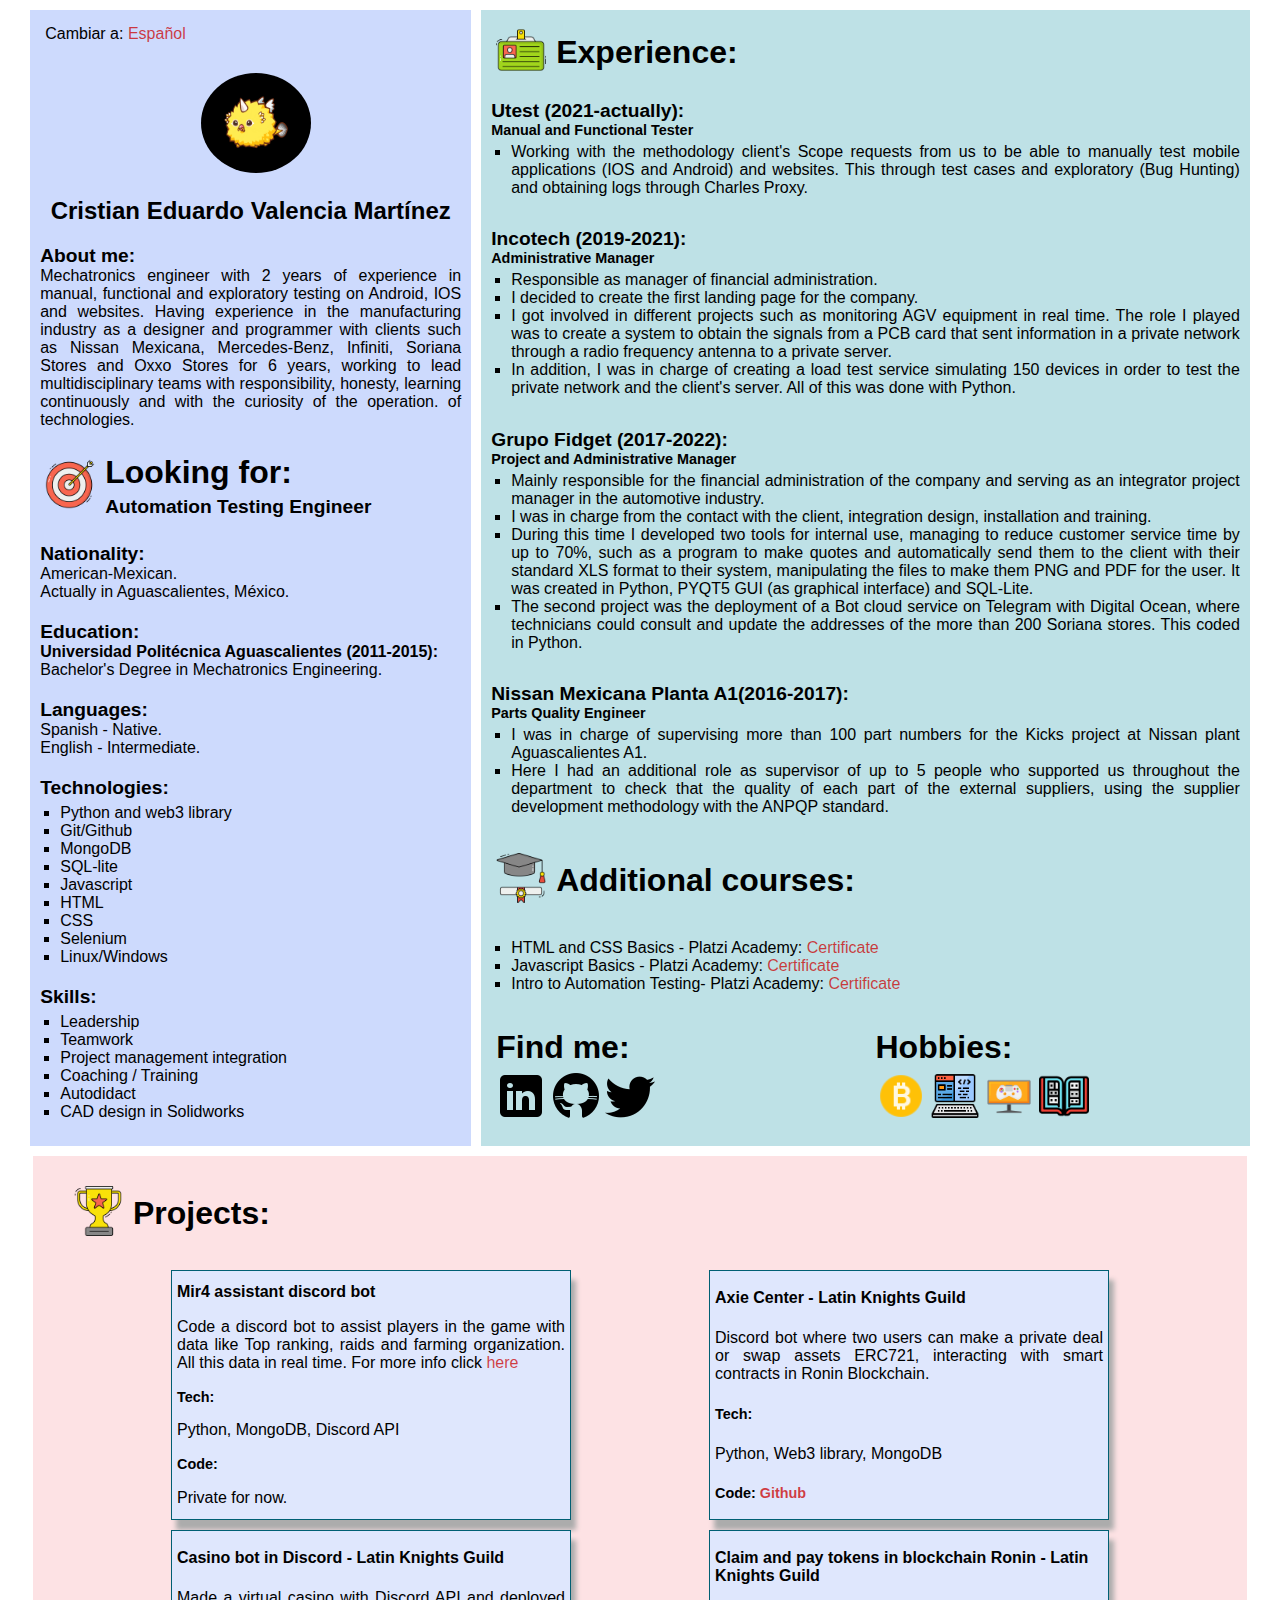
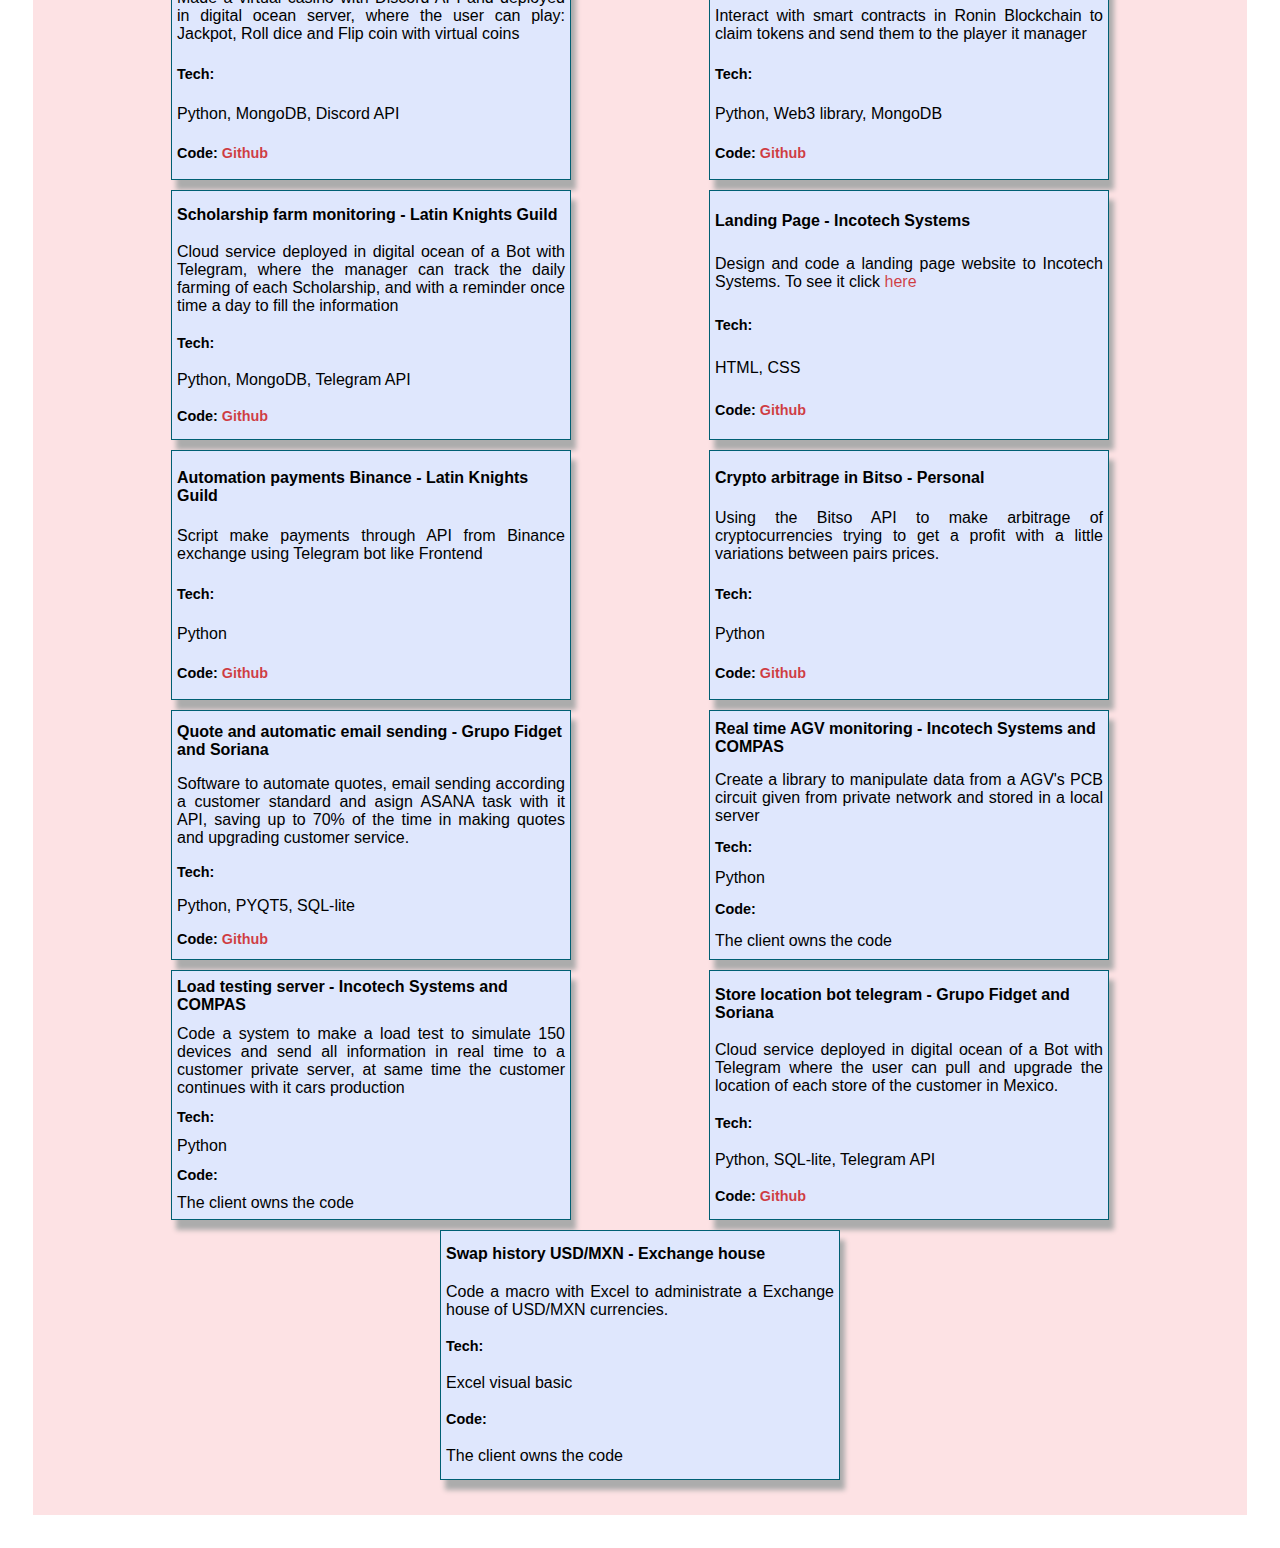
==== index.html @ 4b6ff3a8 "Update index.html" ====
<!DOCTYPE html>
<html lang="en">
<head>
    <meta charset="UTF-8">
    <meta http-equiv="X-UA-Compatible" content="IE=edge">
    <meta name="viewport" content="width=device-width, initial-scale=1.0 maximum-scale=1.0, user-scalable=no">
    <meta name="robots" content="index,follow"/>
    <link rel="stylesheet" href="./css/estilos.css">
    <title>Cristian Valencia</title>
</head>
<body>
    <main>
        <div class="main_container">
        <section class="my_info_container">
            <div class="lang_ch">
                <span>Cambiar a: </span>
                <a href="./es.html">Español</a>
            </div>
                <div class="photo_container">
                    <picture class="picture_photo">
                        <img src="./img/photo.png" alt="Profile photo" class="photo">
                    </picture>
                </div>
                
                <div class="name_container width_100_media ">
                    <div class="name">
                        <h1> Cristian Eduardo Valencia Martínez</h1>
                    </div>
                </div>
                <div class="desc_container margin_5px width_100 width_100_media  ">
                    <div class="header"><h2>About me:</h2></div>
                    <div class="description_about">
                        <span>Mechatronics engineer with 2 years of experience in manual, functional and exploratory testing on Android, IOS and websites. Having experience in the manufacturing industry as a designer and programmer with clients such as Nissan Mexicana, Mercedes-Benz, Infiniti, Soriana Stores and Oxxo Stores for 6 years, working to lead multidisciplinary teams with responsibility, honesty, learning continuously and with the curiosity of the operation. of technologies. </span>
                    </div>
                </div>
                <div class="head_experience margin_5px margin_20px margin_20px_top">
                    <div class="experience_img margin_5px ">
                        <picture >
                            <img src="./img/goal.png "  alt="Profile photo" class="exp_img">
                        </picture>
                    </div>
                    <div>
                    <h1 class="exp_text_header margin_5px width_100">Looking for:</h1>
                    <h2 class="exp_text_header margin_5px width_100">Automation Testing Engineer</h2>
                    </div>
                </div>
                <div class="nationality_container margin_5px width_100 width_100_media margin_20px">
                    <h2>Nationality:</h2>
                    <span>American-Mexican.</span>
                    <br>
                    <span>Actually in Aguascalientes, México.</span>
                </div>
                <div class="academy_container margin_5px width_100 width_100_media margin_20px">
                    <h2>Education:</h2>
                    <h3>Universidad Politécnica Aguascalientes (2011-2015): </h3>
                    <span>Bachelor's Degree in Mechatronics Engineering.</span>
                </div>
                <div class="lang_container margin_5px width_100 width_100_media margin_20px">
                    <h2>Languages:</h2>
                    <span>Spanish - Native.</span>
                    <br>
                    <span>English - Intermediate.</span>
                </div>

                <div class="tech_container margin_5px width_100_media margin_20px">
                    <div class="tech_list ">
                        <h2>Technologies:</h2>
                        <ul>
                            <li>Python and web3 library</li>
                            <li>Git/Github</li>
                            <li>MongoDB</li>
                            <li>SQL-lite</li>
                            <li>Javascript</li>
                            <li>HTML</li>
                            <li>CSS</li>
                            <li>Selenium</li>
                            <li>Linux/Windows</li>
                        </ul>
                    </div>
                </div>
                <div class="skills_container  margin_5px margin_20px">
                    <div class="skills_list ">
                        <h2>Skills:</h2>
                        <ul>
                            <li>Leadership</li>
                            <li>Teamwork</li>
                            <li>Project management integration</li>
                            <li>Coaching / Training</li>
                            <li>Autodidact</li>
                            <li>CAD design in Solidworks</li>
                        </ul>
                    </div>
                </div>
        </section>

        <section class="principal">
            <div class="container">
               
                <div class="head_experience margin_5px">
                    <div class="experience_img margin_5px">
                        <picture>
                            <img src="./img/id-card.png" alt="Profile photo" class="exp_img">
                        </picture>
                    </div>
                    <h1 class="exp_text_header margin_5px">Experience:</h1>
                </div>
                <div class="laboral_container ">
                    <!-- utest -->
                    <div class="utest  margin_5px">
                        <div class="skills_list ">
                            <h2>Utest (2021-actually):</h2>
                            <h4>Manual and Functional Tester</h4>
                            <ul>
                                <li>Working with the methodology client's Scope requests from us to be able to manually test mobile applications (IOS and Android) and websites. This through test cases and exploratory (Bug Hunting) and obtaining logs through Charles Proxy. </li>
                            </ul>
                        </div>
                        
                    </div>

                    <div class="incotech margin_5px">
                        <div class="skills_list ">
                            <h2>Incotech (2019-2021):</h2>
                            <h4>Administrative Manager</h4>
                            <ul>
                                <li>Responsible as manager of financial administration.</li>
                                <li>I decided to create the first landing page for the company.</li>
                                <li>I got involved in different projects such as monitoring AGV equipment in real time. The role I played was to create a system to obtain the signals from a PCB card that sent information in a private network through a radio frequency antenna to a private server. </li>
                                <li>In addition, I was in charge of creating a load test service simulating 150 devices in order to test the private network and the client's server. All of this was done with Python.</li>
                            </ul>
                        </div>
                    </div>

                    <div class="fidget margin_5px">
                        <div class="skills_list ">
                            <h2>Grupo Fidget (2017-2022):</h2>
                            <h4>Project and Administrative Manager</h4>
                            <ul>
                                <li>Mainly responsible for the financial administration of the company and serving as an integrator project manager in the automotive industry.</li>
                                <li>I was in charge from the contact with the client, integration design, installation and training. </li>
                                <li>During this time I developed two tools for internal use, managing to reduce customer service time by up to 70%, such as a program to make quotes and automatically send them to the client with their standard XLS format to their system, manipulating the files to make them PNG and PDF for the user. It was created in Python, PYQT5 GUI (as graphical interface) and SQL-Lite.</li>
                                <li>The second project was the deployment of a Bot cloud service on Telegram with Digital Ocean, where technicians could consult and update the addresses of the more than 200 Soriana stores. This coded in Python.</li>
                            </ul>
                        </div>

                    </div>

                    <div class="nissan margin_5px">
                        <div class="skills_list ">
                            <h2>Nissan Mexicana Planta A1(2016-2017):</h2>
                            <h4>Parts Quality Engineer</h4>
                            <ul>
                                <li>I was in charge of supervising more than 100 part numbers for the Kicks project at Nissan plant Aguascalientes A1.</li>
                                <li>Here I had an additional role as supervisor of up to 5 people who supported us throughout the department to check that the quality of each part of the external suppliers, using the supplier development methodology with the ANPQP standard.</li>
                            </ul>
                        </div>

                    </div>
                    
                    <div class="head_experience margin_5px">
                        <div class="experience_img margin_5px">
                            <picture>
                                <img src="./img/graduation.png" alt="Profile photo" class="exp_img">
                            </picture>
                        </div>
                        <h1 class="exp_text_header margin_5px">Additional courses:</h1>
                    </div>


                    <div class="skills_container  margin_5px">
                        <div class="skills_list ">
                            <ul>
                                <li>HTML and CSS Basics - Platzi Academy: <a href="https://platzi.com/p/cristianvalencia22/curso/1814-basico-javascript/diploma/detalle/" target="_blank">Certificate</a></li>
                                <li>Javascript Basics - Platzi Academy: <a href="https://platzi.com/p/cristianvalencia22/curso/2008-html-css/diploma/detalle/" target="_blank">Certificate</a></li></li>
                                <li>Intro to Automation Testing- Platzi Academy: <a href="https://platzi.com/p/cristianvalencia22/curso/2620-automatizacion-pruebas/diploma/detalle/" target="_blank">Certificate</a></li></li>

                            </ul>
                        </div>
                    </div>

                    <div class="more_info">
                    <div class="find_me margin_5px">
                        <h1 class="exp_text_header margin_5px">Find me:</h1>
                        <div class=" margin_5px">
                            <picture>
                                <a href="https://www.linkedin.com/in/cristian-eduardo-valencia-mart%C3%ADnez-9a03b1103/" target="_blank"><img src="./img/linkedin.png" alt="Linkedin"  class="exp_img" title='Linkedin'></a>
                            </picture>
                            <picture>
                                <a href="https://github.com/cevm22" target="_blank"><img src="./img/github.png" alt="Github" title='Github' class="exp_img"></a>
                            </picture>
                            <picture>
                                <a href="https://twitter.com/Cristian_EVM" target="_blank"><img src="./img/twitter.png" alt="Twitter" title='Twitter' class="exp_img"></a>
                            </picture>
                        </div>
                    </div>
                    <div class="hobbies margin_5px">
                        <h1 class="exp_text_header margin_5px">Hobbies:</h1>
                        <div class=" margin_5px">
                            <picture>
                                <a ><img src="./img/btc.png" alt="btc" title="Crypto, web3 and metaverse" class="exp_img"></a>
                            </picture>
                            <picture>
                                <a ><img src="./img/coding.png" alt="Profile photo" title="Coding own projects" class="exp_img"></a>
                            </picture>
                            <picture>
                                <a ><img src="./img/gaming.png" alt="Profile photo" title="Gaming" class="exp_img"></a>
                            </picture>
                            <picture>
                                <a ><img src="./img/manga.png" alt="Profile photo" title="Manga and Anime" class="exp_img"></a>
                            </picture>
                        </div>
                    </div>
                    </div>
                </div>


            </div>

        </section>

        <section class="projects_container_width">
            <div class="head_experience left_margin">
                <div class="experience_img margin_5px">
                    <picture>
                        <img src="./img/award.png" alt="Profile photo" class="exp_img">
                    </picture>
                </div>
                <h1 class="exp_text_header margin_5px">Projects:</h1>
            </div>

            <div class="projects_container">
                <div class="landing_incotech margin_5px card_main">
                    <h3 class="margin_5px">Landing Page - Incotech Systems</h3>
                    <span class="margin_5px">Design and code a landing page website to Incotech Systems. To see it click <a href="https://www.incotechsystems.com/" target="_blanck">here</a></span>
                    <h4 class="margin_5px">Tech:</h4>
                    <span class="margin_5px">HTML, CSS </span>
                    <h4 class="margin_5px">Code: <a href="https://github.com/cevm22/incotech" target="_blank">Github</a></h4>
                </div>
                <div class="mir4_bot margin_5px card_main">
                    <h3 class="margin_5px">Mir4 assistant discord bot</h3>
                    <span class="margin_5px">Code a discord bot to assist players in the game with data like Top ranking, raids and farming organization. All this data in real time. For more info click <a href="https://discord.gg/Y7FH37KDJU" target="_blanck">here</a></span>
                    <h4 class="margin_5px">Tech:</h4>
                    <span class="margin_5px">Python, MongoDB, Discord API </span>
                    <h4 class="margin_5px">Code:</h4><span class="margin_5px">Private for now.</span>
                </div>
                <div class="cotizaciones_Soriana margin_5px card_main">
                    <h3 class="margin_5px">Quote and automatic email sending - Grupo Fidget and Soriana</h3>
                    <span class="margin_5px"> Software to automate quotes, email sending according a customer standard and asign ASANA task with it API, saving up to 70% of the time in making quotes and upgrading customer service. </span>
                    <h4 class="margin_5px">Tech:</h4>
                    <span class="margin_5px">Python, PYQT5, SQL-lite</span>
                    <h4 class="margin_5px">Code: <a href="https://github.com/cevm22/cotizador" target="_blank">Github</a></h4>
                </div>
                <div class="telegarm_tiendas margin_5px card_main">
                    <h3 class="margin_5px">Store location bot telegram - Grupo Fidget and Soriana</h3>
                    <span class="margin_5px">Cloud service deployed in digital ocean of a Bot with Telegram where the user can pull and upgrade the location of each store of the customer in Mexico. </span>
                    <h4 class="margin_5px">Tech:</h4>
                    <span class="margin_5px">Python, SQL-lite, Telegram API</span>
                    <h4 class="margin_5px">Code: <a href="https://github.com/cevm22/telegram_bot_stores" target="_blank">Github</a></h4>
                </div>
                <div class="telegram_scholars_farm margin_5px card_main">
                    <h3 class="margin_5px">Scholarship farm monitoring - Latin Knights Guild</h3>
                    <span class="margin_5px">Cloud service deployed in digital ocean of a Bot with Telegram, where the manager can track the daily farming of each Scholarship, and with a reminder once time a day to fill the information </span>
                    <h4 class="margin_5px">Tech:</h4>
                    <span class="margin_5px">Python, MongoDB, Telegram API</span>
                    <h4 class="margin_5px">Code: <a href="https://github.com/cevm22/scholars_telegram_farm" target="_blank">Github</a></h4>
                </div>
                <div class="discord_casino margin_5px card_main">
                    <h3 class="margin_5px">Casino bot in Discord - Latin Knights Guild</h3>
                    <span class="margin_5px">Made a virtual casino with Discord API and deployed in digital ocean server, where the user can play: Jackpot, Roll dice and Flip coin with virtual coins</span>
                    <h4 class="margin_5px">Tech:</h4>
                    <span class="margin_5px">Python, MongoDB, Discord API</span>
                    <h4 class="margin_5px">Code: <a href="https://github.com/cevm22/cryptocasino" target="_blank">Github</a></h4>
                </div>
                <div class="send_tokens_ron margin_5px card_main">
                    <h3 class="margin_5px">Claim and pay tokens in blockchain Ronin - Latin Knights Guild</h3>
                    <span class="margin_5px">Interact with smart contracts in Ronin Blockchain to claim tokens and send them to the player it manager</span>
                    <h4 class="margin_5px">Tech:</h4>
                    <span class="margin_5px">Python, Web3 library, MongoDB </span>
                    <h4 class="margin_5px">Code: <a href="https://github.com/cevm22/axie_center" target="_blank">Github</a></h4>
                </div>
                <div class="bot_binance margin_5px card_main">
                    <h3 class="margin_5px">Automation payments Binance - Latin Knights Guild</h3>
                    <span class="margin_5px">Script make payments through API from Binance exchange using Telegram bot like Frontend</span>
                    <h4 class="margin_5px">Tech:</h4>
                    <span class="margin_5px">Python </span>
                    <h4 class="margin_5px">Code: <a href="https://github.com/cevm22/binance-payment" target="_blank">Github</a></h4>
                </div>
                <div class="discord_assets_erc721 margin_5px card_main">
                    <h3 class="margin_5px">Axie Center - Latin Knights Guild</h3>
                    <span class="margin_5px">Discord bot where two users can make a private deal or swap assets ERC721, interacting with smart contracts in Ronin Blockchain.</span>
                    <h4 class="margin_5px">Tech:</h4>
                    <span class="margin_5px">Python, Web3 library, MongoDB </span>
                    <h4 class="margin_5px">Code: <a href="https://github.com/cevm22/axie_center" target="_blank">Github</a></h4>
                </div>
                <div class="arbitraje_bitso margin_5px card_main">
                    <h3 class="margin_5px">Crypto arbitrage in Bitso - Personal</h3>
                    <span class="margin_5px">Using the Bitso API to make arbitrage of cryptocurrencies trying to get a profit with a little variations between pairs prices.</span>
                    <h4 class="margin_5px">Tech:</h4>
                    <span class="margin_5px">Python </span>
                    <h4 class="margin_5px">Code: <a href="https://github.com/cevm22/arbitrage_bitso" target="_blank">Github</a></h4>
                </div>
                <div class="agv_compas margin_5px card_main">
                    <h3 class="margin_5px">Real time AGV monitoring - Incotech Systems and COMPAS</h3>
                    <span class="margin_5px">Create a library to manipulate data from a AGV's PCB circuit given from private network and stored in a local server </span>
                    <h4 class="margin_5px">Tech:</h4>
                    <span class="margin_5px">Python </span>
                    <h4 class="margin_5px">Code: </h4>
                    <span class="margin_5px">The client owns the code</span>
                </div>
                <div class="agv_compas_load margin_5px card_main">
                    <h3 class="margin_5px">Load testing server - Incotech Systems and COMPAS</h3>
                    <span class="margin_5px">Code a system to make a load test to simulate 150 devices  and send all information in real time to a customer private server, at same time the customer continues with it cars production </span>
                    <h4 class="margin_5px">Tech:</h4>
                    <span class="margin_5px">Python </span>
                    <h4 class="margin_5px">Code: </h4>
                    <span class="margin_5px">The client owns the code</span>
                </div>
                
                <div class="macrox_excel margin_5px card_main">
                    <h3 class="margin_5px">Swap history USD/MXN - Exchange house</h3>
                    <span class="margin_5px">Code a macro with Excel to administrate a Exchange house of USD/MXN currencies. </span>
                    <h4 class="margin_5px">Tech:</h4>
                    <span class="margin_5px">Excel visual basic </span>
                    <h4 class="margin_5px">Code: </h4>
                    <span class="margin_5px">The client owns the code</span>
                </div>
                
            </div>
        </section>



    </div>
    </main>
    
</body>
</html>
---- css/estilos.css ----
*{
    box-sizing: border-box;
    margin: 0;
    padding: 0;
    font-family: Avenir Next,Muli,sans-serif;
}


body{
    margin: 10px;
}

section{
    margin-bottom: 10px;
    padding: 5px;
}

h2{
    font-size: 1.2rem;
}
h3{
    font-size: 1rem;
}
h4{
    font-size: 0.9rem;
}
span{
    text-align:justify;
    font-size: 1rem;
    display: inline-block;
}
a{
    text-decoration: none;
    color: rgba(202, 3, 3, 0.753);
}

a:hover{
    text-transform: uppercase;
}

.laboral_container span{
    margin-bottom: 20px;
}

li{
    list-style:square;
    text-align: justify;
}
.main_container{
    display: flex;
    flex-wrap: wrap;
    flex-direction: column;
}

.lang_ch{
    padding: 10px;
    width: 100%;
}

.my_info_container{
    width: 100%;
    /* height: 15vh; */
    background-color: #cddafd;
    display: flex;
    flex-wrap: wrap;
    align-items:center;
}

.photo_container{
    width: 25%;
    margin: 5px;
    position: relative;
    display: flex;
    align-items: center;
}

.photo_container picture{
    height: 100%;
}

.photo{
    width: 110px;
    height: 100px;
    border-radius:100%;
    background-color: black;
}



.head_experience{
    display: flex;
    align-items: center;
    margin-top: 20px;
    margin-bottom: 20px;

}
.exp_img{
    max-width: 50px;
    min-width: 50px;
    width: 25%;
    
}
.exp_text_header{
    width: 75%;
}
.name{
    margin-left: 5px;
}
.name_container{
    width: 70%;
    height: 100%;
    display: flex;
    align-items: center;
    justify-content: center;
}

.name_container h1{
    text-align: center;
    font-size: 1.5rem;
    margin-left: 10px;
    
}

.margin_5px{
    margin: 5px;
    border: 5px;
}

.margin_20px{
    margin-bottom: 20px;
}

.margin_20px_top{
    margin-top: 20px;
}

.desc_container{
    margin: 5px;
}

.tech_list ul, .skills_list ul{
    margin-left: 20px;
    margin-bottom: 10px;
    margin-top: 5px;
}

.cotizaciones_Soriana {
    order: 8;
}

.telegarm_tiendas {
    order: 11;
}
.telegram_scholars_farm {
    order: 5;
}
.discord_casino {
    order: 3;
}
.send_tokens_ron {
    order: 4;
}

.bot_binance {
    order: 6;
}
.discord_assets_erc721 {
    order: 2;
}

.arbitraje_bitso {
    order: 7;
}
.agv_compas {
order: 9;
}

.agv_compas_load {
order: 10;
}

.landing_incotech {
    order: 6;
}

.macrox_excel {
    order: 12;
}
.mir4_bot{
    order:1;
}

.width_100{
    width: 100%;
}
.principal{
    background-color: #bee1e6;
}

.projects_container_width{
    background-color: #fde2e4;
}
.card_main{
border: solid 1px #005f73;
background-color: #dfe7fd;
box-shadow: 5px 10px 5px  #acacac;
}

@media (min-width:300px){

}
@media (min-width:700px){
    main{
        display: flex;
        justify-content: center;
    }
    .main_container{
        flex-wrap: wrap;
        flex-direction: row;
        max-width: 1500px;
        justify-content: center;
    }
    
    section{
        margin: 0px;
    }

    .left_margin{
        padding-left: 30px;
    }

    .projects_container_width{
        max-width: 1500px;
        margin: 23px;
        margin-top: 10px;
    }

    .principal{
        margin-left: 10px;
    }
    .my_info_container{
        width: 35%;
        height: auto;
        display: initial; /* PENDIENTE POR AJUSTAR */
    }

    .name{
        margin: 0px;
    }

    .name_container{
        height: auto;
    }
    .name_container h1{
        margin-left: 0px;
        margin-bottom: 10px;
    }
    .width_100_media{
        width: auto;
    }
    .photo_container{
        margin-top: 20px;
        margin-bottom: 20px;
        width: 100%;
        align-items: center;
        justify-content: center;
    }
    
    .name_container{
        width: 100%;
        margin-bottom: 10px;
    }
    .principal{
        width: 61%;
    }
    .container{
        display: flex;
        flex-direction: column;
        justify-content:space-around;
        height: 100%;
    }
    .laboral_container{
        display: flex;
        flex-direction: column;
        justify-content:space-around;
        height: 100%;

    }

    .more_info{
        display: flex;
        width: 100%;

    }

    .find_me, .hobbies{
        display: inline-block;
        width: 50%;
    }

    .projects_container{
        display: flex;
        flex-wrap: wrap;
        justify-content: center;
        align-items: center;
        justify-content:space-evenly ;
        margin-bottom: 25px;
    }

    .card_main{
        min-width: 300px;
        max-width: 400px;
        height: 250px;
        overflow: hidden;
        display: flex;
        flex-direction: column;
        justify-content:space-evenly;
    }

}
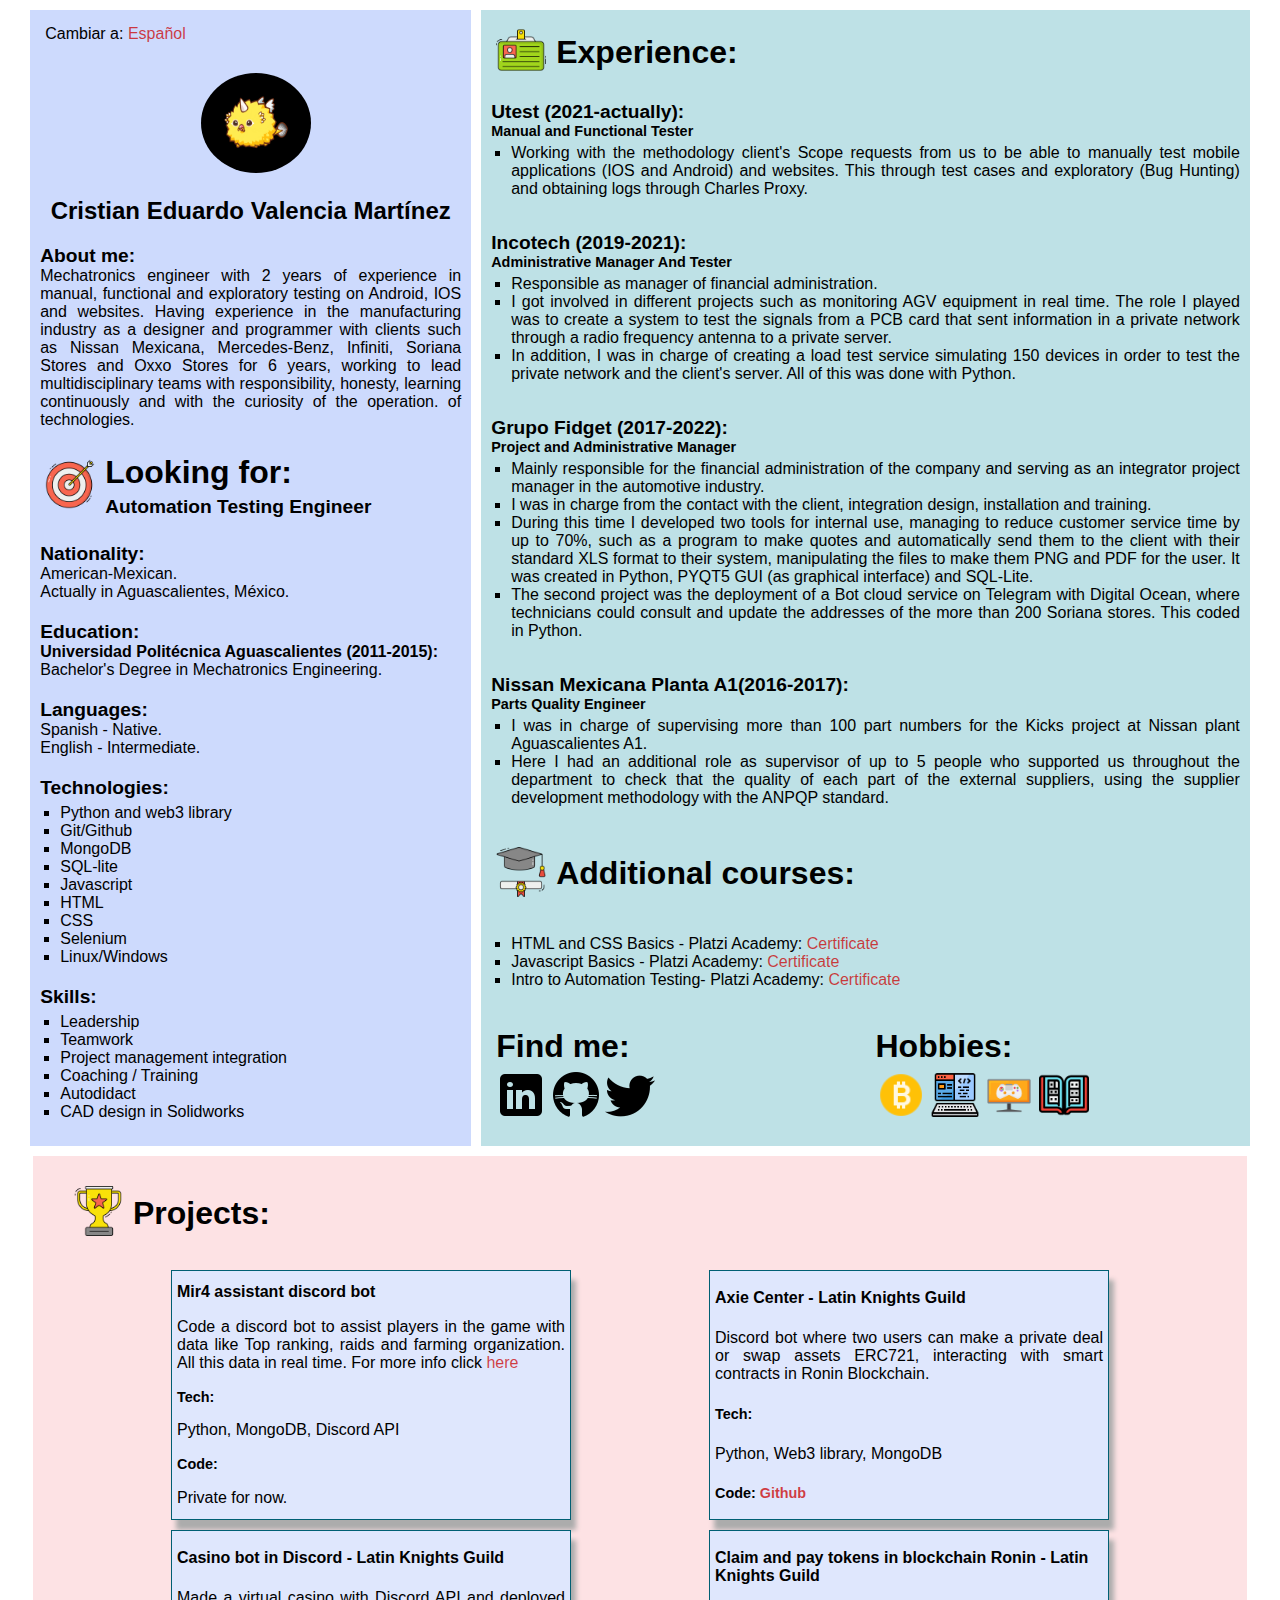
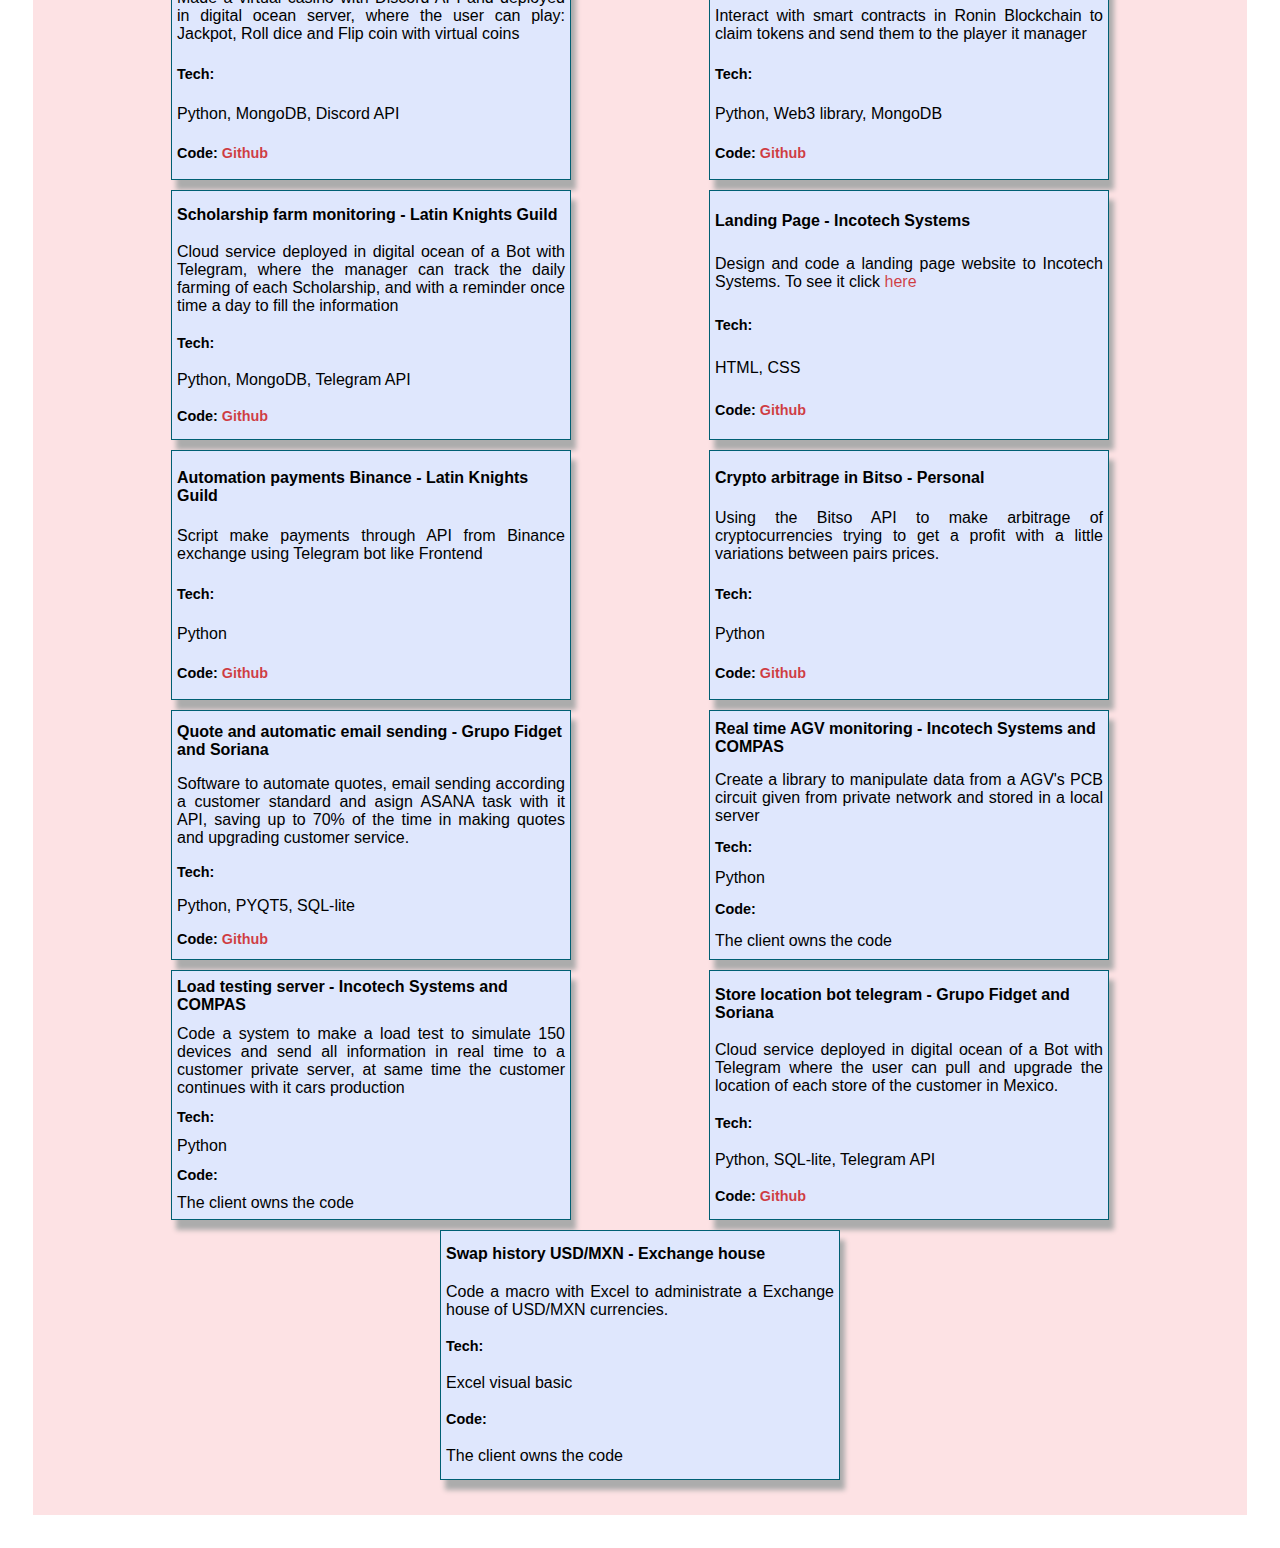
==== commit 0321eabd: "Update index.html" ====
--- a/index.html
+++ b/index.html
@@ -120,11 +120,10 @@
                     <div class="incotech margin_5px">
                         <div class="skills_list ">
                             <h2>Incotech (2019-2021):</h2>
-                            <h4>Administrative Manager</h4>
+                            <h4>Administrative Manager And Tester</h4>
                             <ul>
                                 <li>Responsible as manager of financial administration.</li>
-                                <li>I decided to create the first landing page for the company.</li>
-                                <li>I got involved in different projects such as monitoring AGV equipment in real time. The role I played was to create a system to obtain the signals from a PCB card that sent information in a private network through a radio frequency antenna to a private server. </li>
+                                <li>I got involved in different projects such as monitoring AGV equipment in real time. The role I played was to create a system to test the signals from a PCB card that sent information in a private network through a radio frequency antenna to a private server. </li>
                                 <li>In addition, I was in charge of creating a load test service simulating 150 devices in order to test the private network and the client's server. All of this was done with Python.</li>
                             </ul>
                         </div>
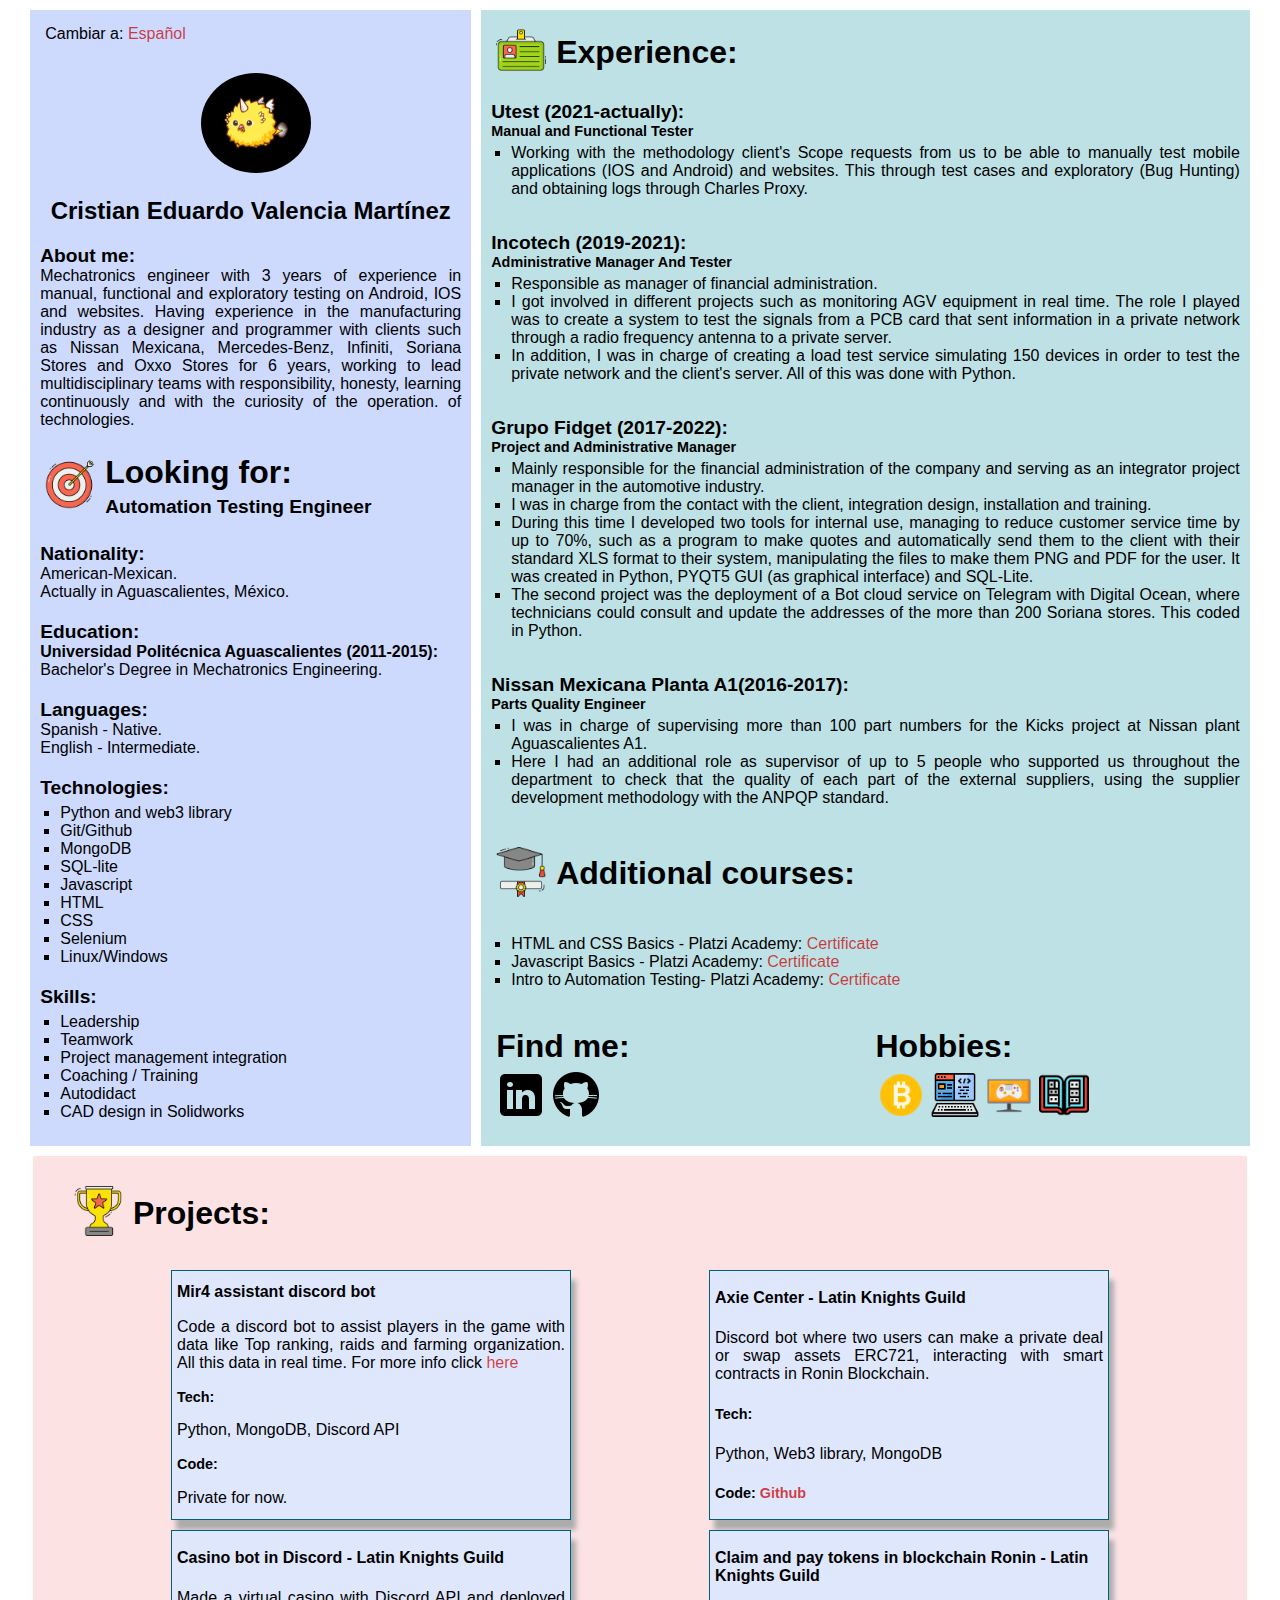
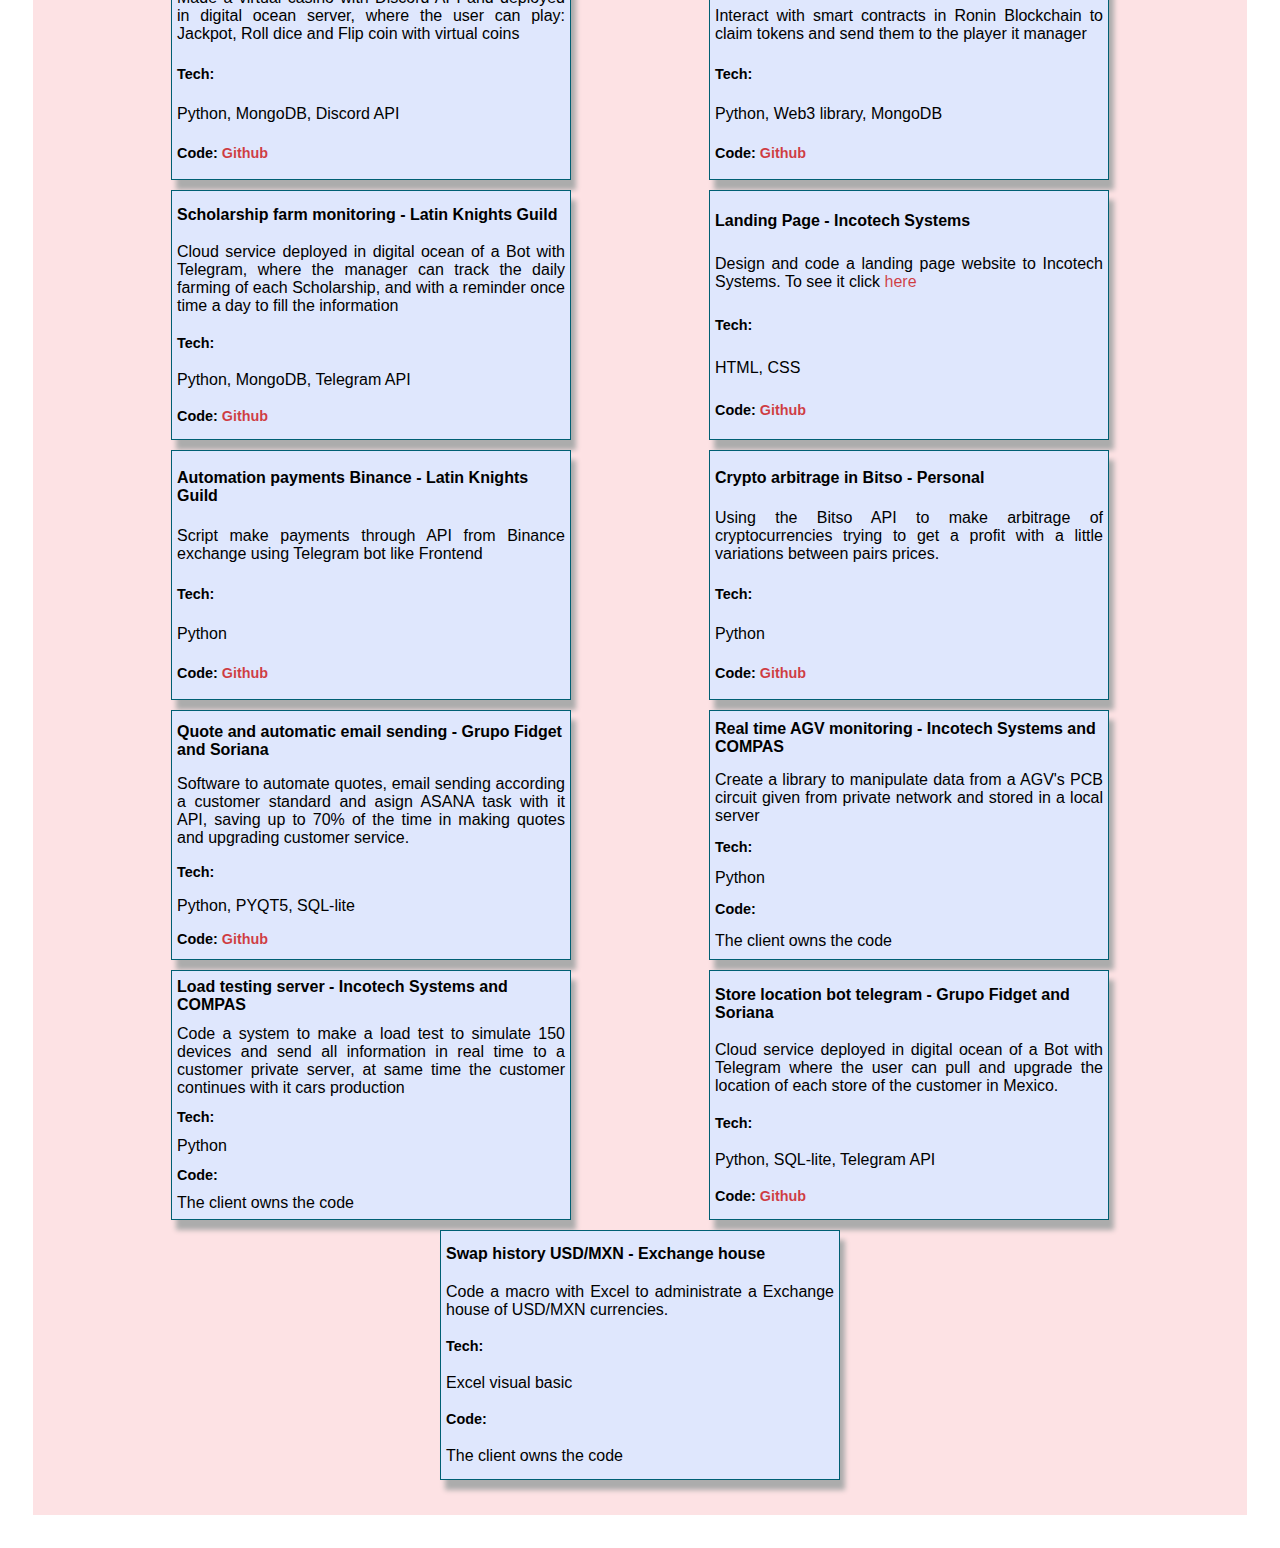
==== commit 6b74a1f2: "remove Twitter information and update years exp" ====
--- a/index.html
+++ b/index.html
@@ -30,7 +30,7 @@
                 <div class="desc_container margin_5px width_100 width_100_media  ">
                     <div class="header"><h2>About me:</h2></div>
                     <div class="description_about">
-                        <span>Mechatronics engineer with 2 years of experience in manual, functional and exploratory testing on Android, IOS and websites. Having experience in the manufacturing industry as a designer and programmer with clients such as Nissan Mexicana, Mercedes-Benz, Infiniti, Soriana Stores and Oxxo Stores for 6 years, working to lead multidisciplinary teams with responsibility, honesty, learning continuously and with the curiosity of the operation. of technologies. </span>
+                        <span>Mechatronics engineer with 3 years of experience in manual, functional and exploratory testing on Android, IOS and websites. Having experience in the manufacturing industry as a designer and programmer with clients such as Nissan Mexicana, Mercedes-Benz, Infiniti, Soriana Stores and Oxxo Stores for 6 years, working to lead multidisciplinary teams with responsibility, honesty, learning continuously and with the curiosity of the operation. of technologies. </span>
                     </div>
                 </div>
                 <div class="head_experience margin_5px margin_20px margin_20px_top">
@@ -186,9 +186,6 @@
                             <picture>
                                 <a href="https://github.com/cevm22" target="_blank"><img src="./img/github.png" alt="Github" title='Github' class="exp_img"></a>
                             </picture>
-                            <picture>
-                                <a href="https://twitter.com/Cristian_EVM" target="_blank"><img src="./img/twitter.png" alt="Twitter" title='Twitter' class="exp_img"></a>
-                            </picture>
                         </div>
                     </div>
                     <div class="hobbies margin_5px">
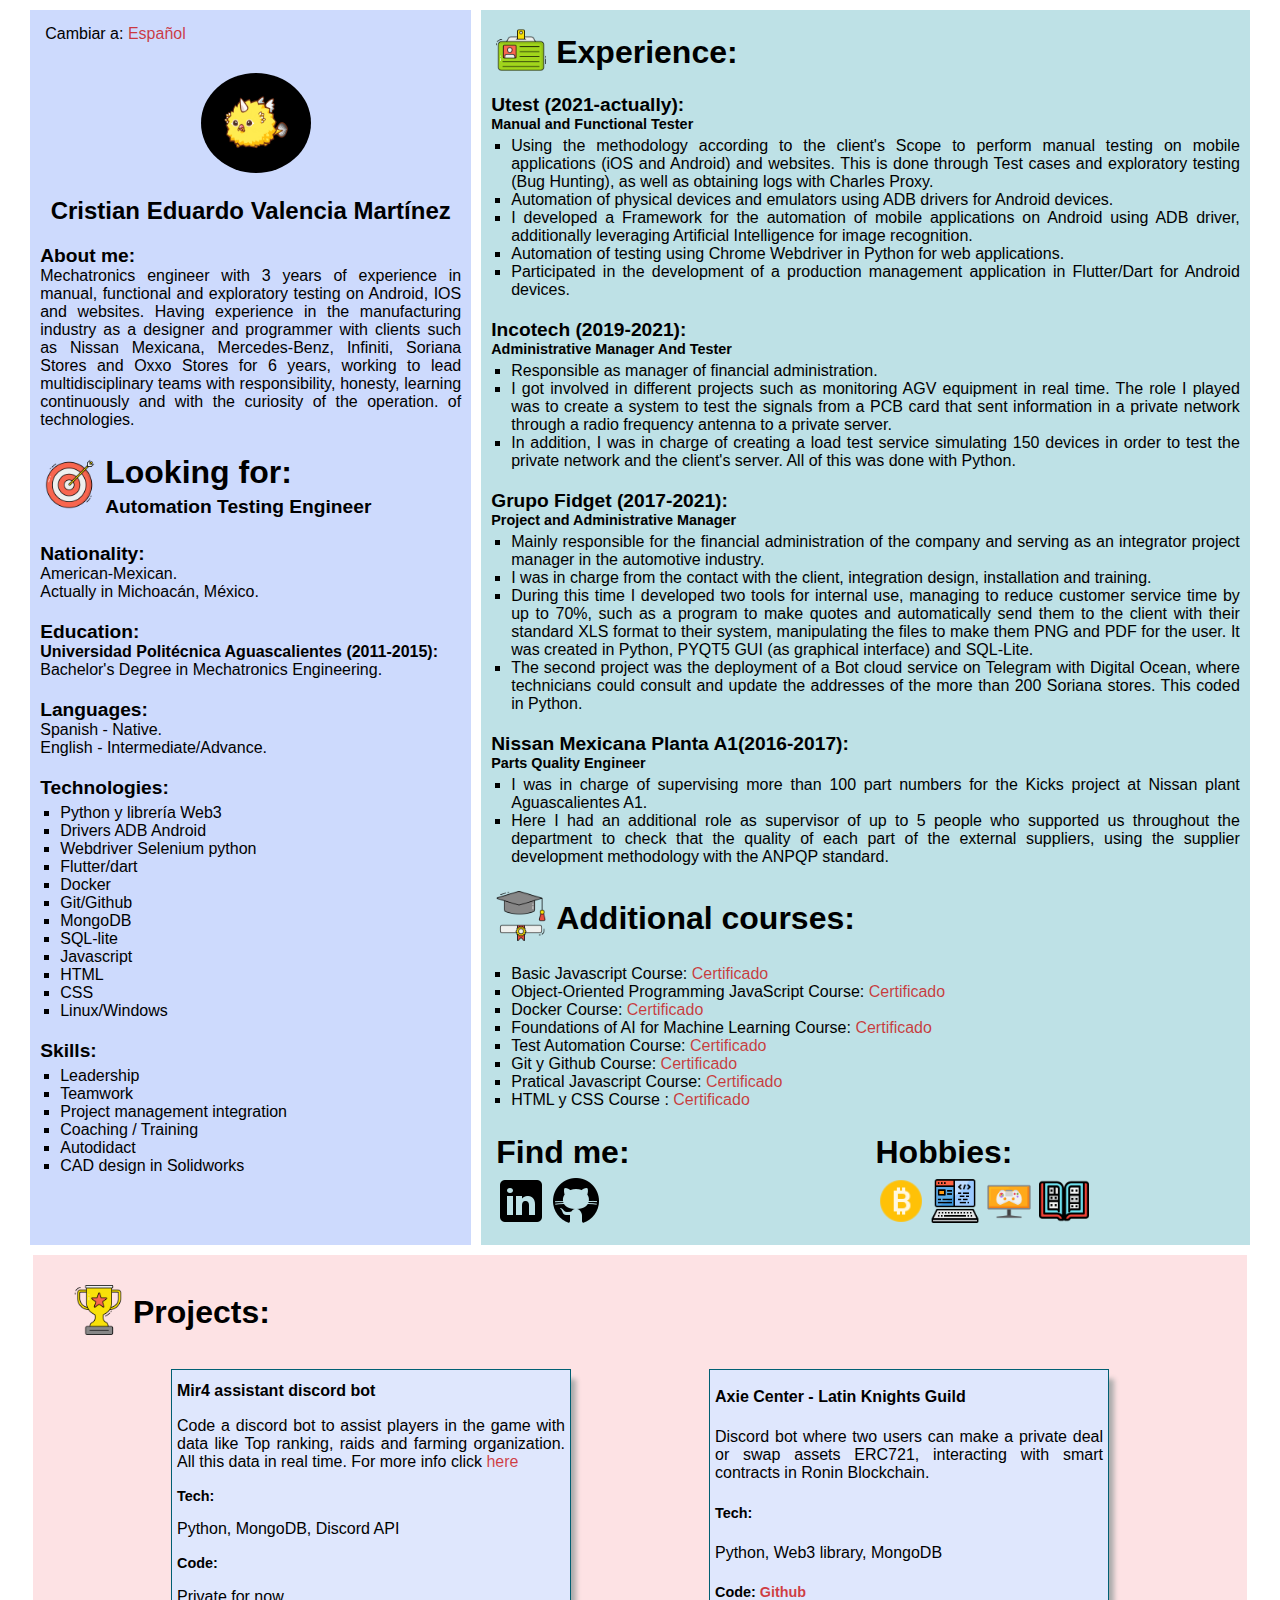
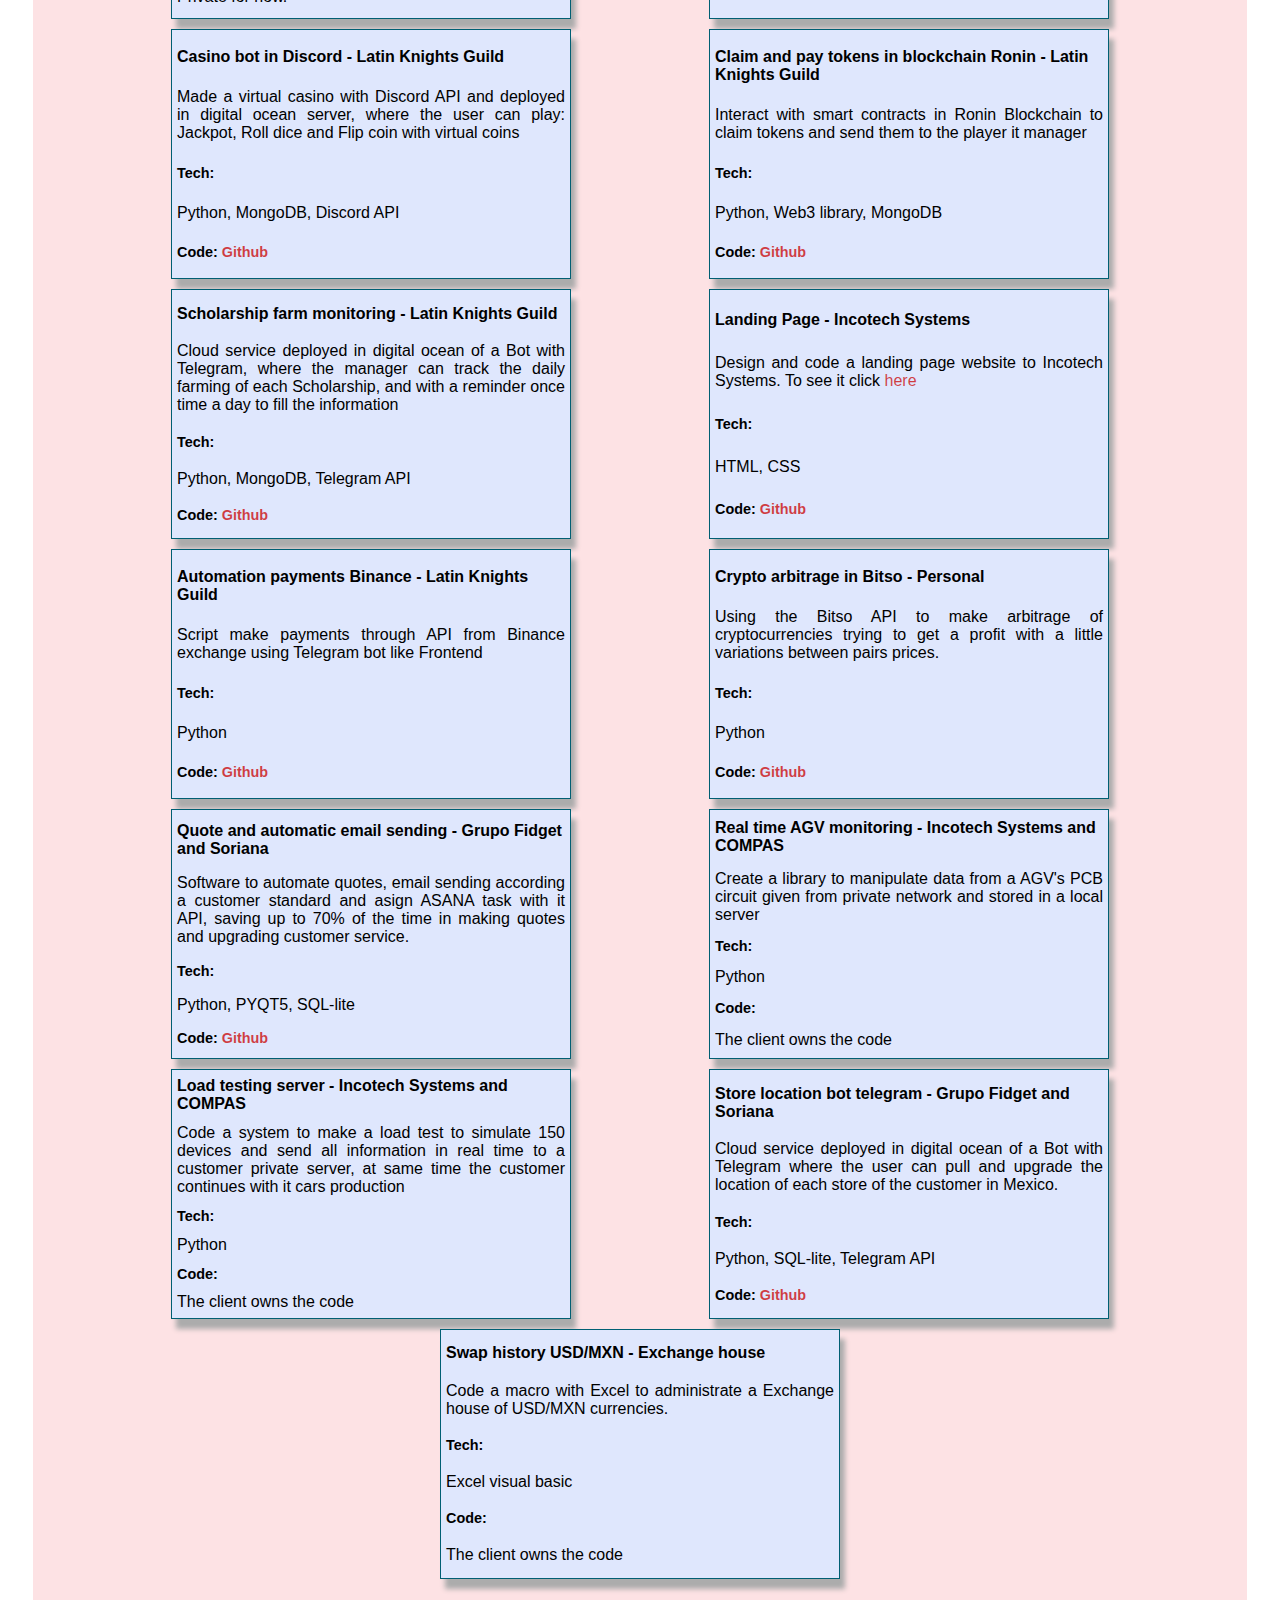
==== commit f7c24e15: "Add more job experience descriptions in Utests and add all the certificates in EN" ====
--- a/index.html
+++ b/index.html
@@ -48,7 +48,7 @@
                     <h2>Nationality:</h2>
                     <span>American-Mexican.</span>
                     <br>
-                    <span>Actually in Aguascalientes, México.</span>
+                    <span>Actually in Michoacán, México.</span>
                 </div>
                 <div class="academy_container margin_5px width_100 width_100_media margin_20px">
                     <h2>Education:</h2>
@@ -59,21 +59,24 @@
                     <h2>Languages:</h2>
                     <span>Spanish - Native.</span>
                     <br>
-                    <span>English - Intermediate.</span>
+                    <span>English - Intermediate/Advance.</span>
                 </div>
 
                 <div class="tech_container margin_5px width_100_media margin_20px">
                     <div class="tech_list ">
                         <h2>Technologies:</h2>
                         <ul>
-                            <li>Python and web3 library</li>
+                            <li>Python y librería Web3</li>
+                            <li>Drivers ADB Android</li>
+                            <li>Webdriver  Selenium python</li>
+                            <li>Flutter/dart</li>
+                            <li>Docker</li>
                             <li>Git/Github</li>
                             <li>MongoDB</li>
                             <li>SQL-lite</li>
                             <li>Javascript</li>
                             <li>HTML</li>
                             <li>CSS</li>
-                            <li>Selenium</li>
                             <li>Linux/Windows</li>
                         </ul>
                     </div>
@@ -111,7 +114,11 @@
                             <h2>Utest (2021-actually):</h2>
                             <h4>Manual and Functional Tester</h4>
                             <ul>
-                                <li>Working with the methodology client's Scope requests from us to be able to manually test mobile applications (IOS and Android) and websites. This through test cases and exploratory (Bug Hunting) and obtaining logs through Charles Proxy. </li>
+                                <li>Using the methodology according to the client's Scope to perform manual testing on mobile applications (iOS and Android) and websites. This is done through Test cases and exploratory testing (Bug Hunting), as well as obtaining logs with Charles Proxy.</li>
+                                <li>Automation of physical devices and emulators using ADB drivers for Android devices.</li>
+                                <li>I developed a Framework for the automation of mobile applications on Android using ADB driver, additionally leveraging Artificial Intelligence for image recognition.</li>
+                                <li>Automation of testing using Chrome Webdriver in Python for web applications. </li>
+                                <li>Participated in the development of a production management application in Flutter/Dart for Android devices.</li>
                             </ul>
                         </div>
                         
@@ -131,7 +138,7 @@
 
                     <div class="fidget margin_5px">
                         <div class="skills_list ">
-                            <h2>Grupo Fidget (2017-2022):</h2>
+                            <h2>Grupo Fidget (2017-2021):</h2>
                             <h4>Project and Administrative Manager</h4>
                             <ul>
                                 <li>Mainly responsible for the financial administration of the company and serving as an integrator project manager in the automotive industry.</li>
@@ -168,9 +175,21 @@
                     <div class="skills_container  margin_5px">
                         <div class="skills_list ">
                             <ul>
-                                <li>HTML and CSS Basics - Platzi Academy: <a href="https://platzi.com/p/cristianvalencia22/curso/1814-basico-javascript/diploma/detalle/" target="_blank">Certificate</a></li>
-                                <li>Javascript Basics - Platzi Academy: <a href="https://platzi.com/p/cristianvalencia22/curso/2008-html-css/diploma/detalle/" target="_blank">Certificate</a></li></li>
-                                <li>Intro to Automation Testing- Platzi Academy: <a href="https://platzi.com/p/cristianvalencia22/curso/2620-automatizacion-pruebas/diploma/detalle/" target="_blank">Certificate</a></li></li>
+                                <li>Basic Javascript Course: <a href="https://platzi.com/p/cristianvalencia22/curso/1814-basico-javascript/diploma/detalle/" target="_blank">Certificado</a></li>
+
+                                <li>Object-Oriented Programming JavaScript Course:  <a href="https://platzi.com/p/cristianvalencia22/curso/2332-javascript-poo/diploma/detalle/" target="_blank">Certificado</a></li>
+
+                                <li>Docker Course:  <a href="https://platzi.com/p/cristianvalencia22/curso/2066-docker/diploma/detalle/" target="_blank">Certificado</a></li>
+
+                                <li>Foundations of AI for Machine Learning Course:  <a href="https://platzi.com/p/cristianvalencia22/curso/6935-ia-data-ml/diploma/detalle/" target="_blank">Certificado</a></li>
+
+                                <li>Test Automation Course:  <a href="https://platzi.com/p/cristianvalencia22/curso/2620-automatizacion-pruebas/diploma/detalle/" target="_blank">Certificado</a></li>
+
+                                <li>Git y Github Course:  <a href="https://platzi.com/p/cristianvalencia22/curso/1557-git-github/diploma/detalle/" target="_blank">Certificado</a></li>
+
+                                <li>Pratical Javascript Course:  <a href="https://platzi.com/p/cristianvalencia22/curso/2327-javascript-practico-2021/diploma/detalle/" target="_blank">Certificado</a></li>
+
+                                <li>HTML y CSS Course : <a href="https://platzi.com/p/cristianvalencia22/curso/2008-html-css/diploma/detalle/" target="_blank">Certificado</a></li>
 
                             </ul>
                         </div>
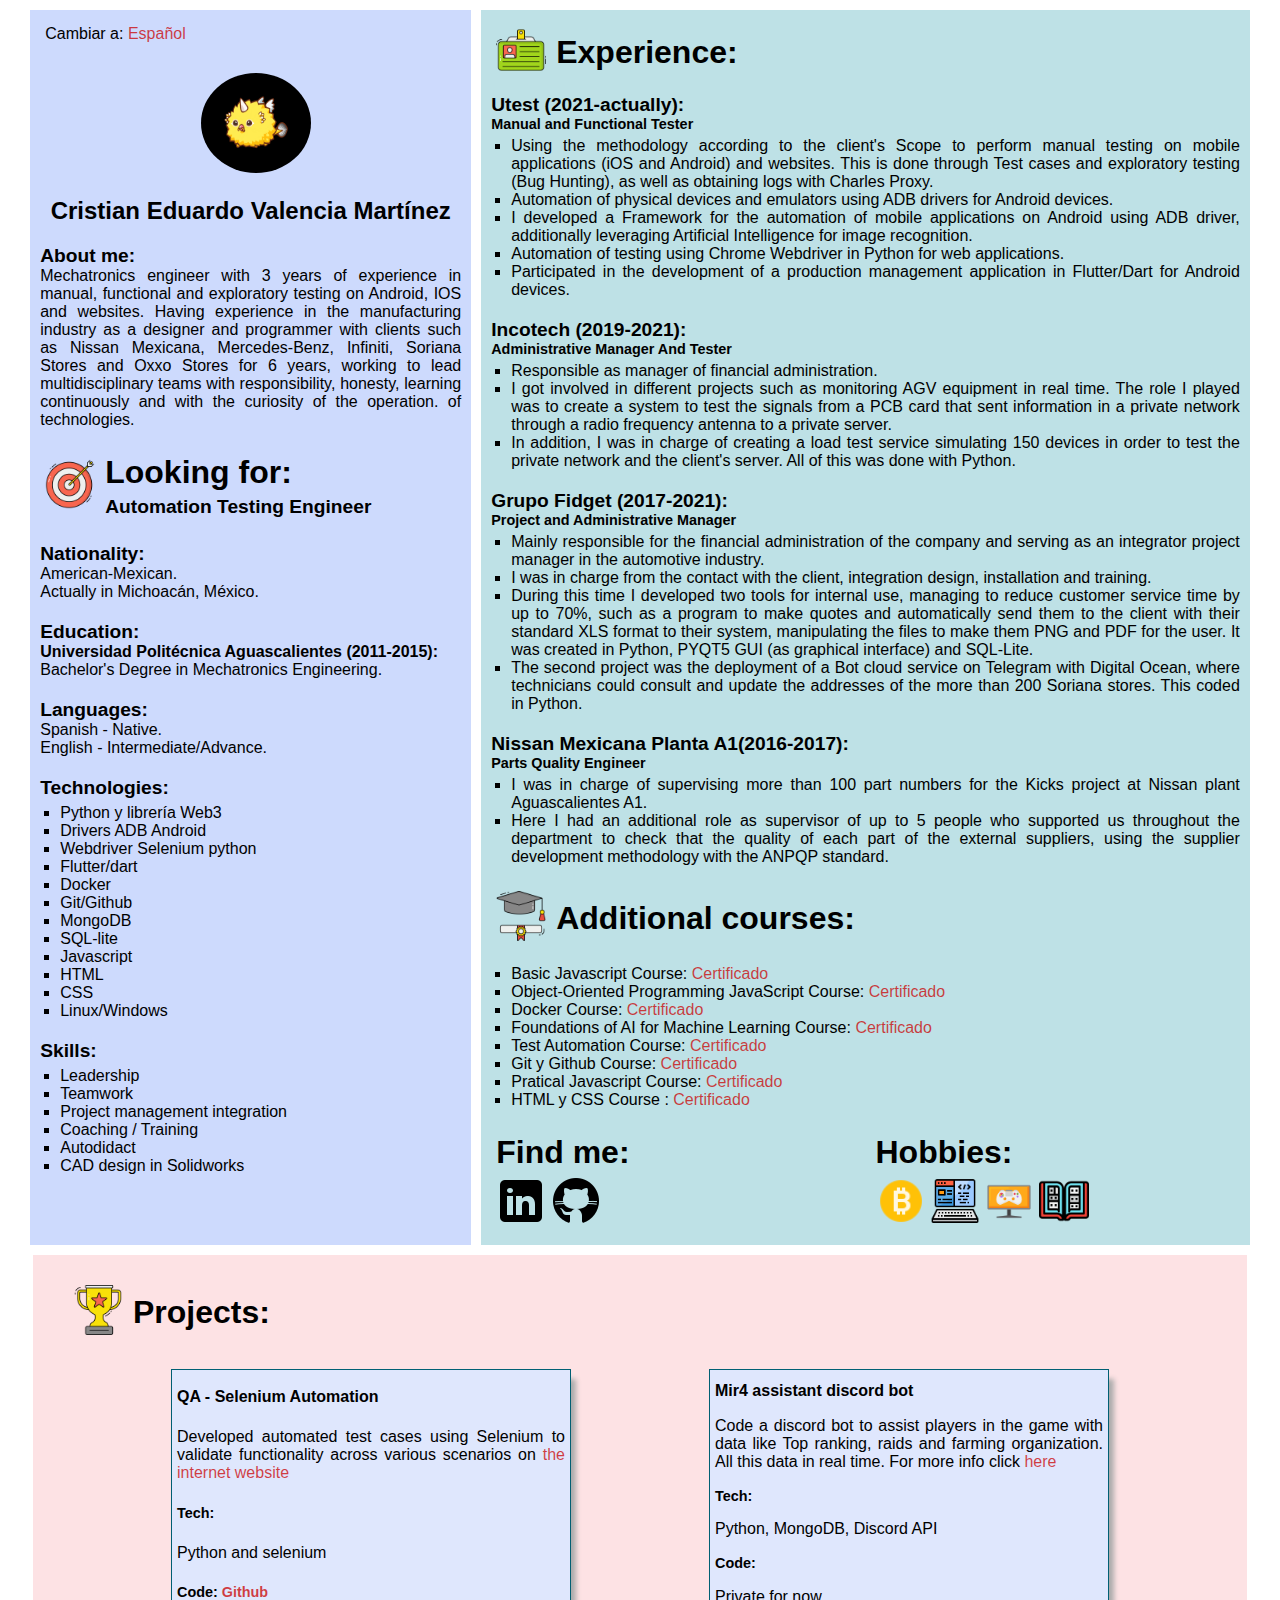
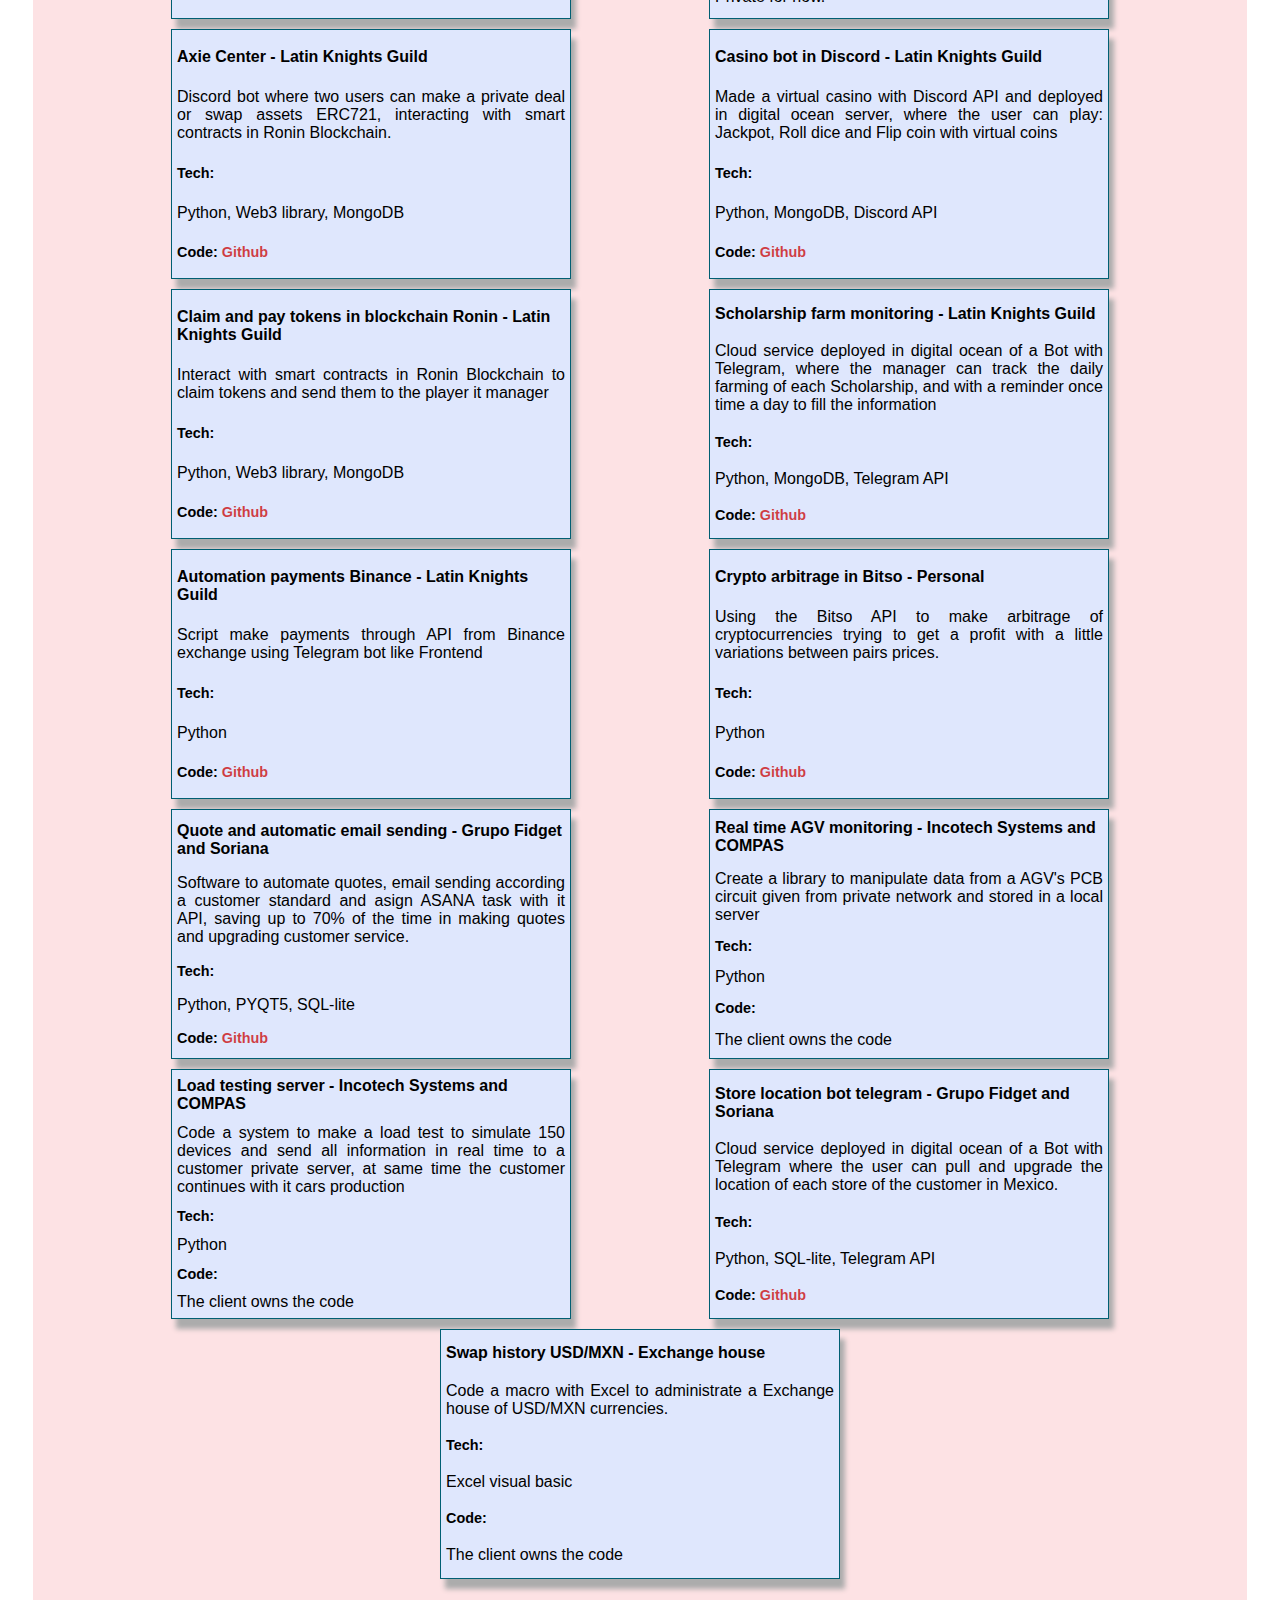
==== commit babb294c: "remove unused incotech systems website, and update QA - selenium practice" ====
--- a/index.html
+++ b/index.html
@@ -1,47 +1,56 @@
 <!DOCTYPE html>
 <html lang="en">
+
 <head>
     <meta charset="UTF-8">
     <meta http-equiv="X-UA-Compatible" content="IE=edge">
     <meta name="viewport" content="width=device-width, initial-scale=1.0 maximum-scale=1.0, user-scalable=no">
-    <meta name="robots" content="index,follow"/>
+    <meta name="robots" content="index,follow" />
     <link rel="stylesheet" href="./css/estilos.css">
     <title>Cristian Valencia</title>
 </head>
+
 <body>
     <main>
         <div class="main_container">
-        <section class="my_info_container">
-            <div class="lang_ch">
-                <span>Cambiar a: </span>
-                <a href="./es.html">Español</a>
-            </div>
+            <section class="my_info_container">
+                <div class="lang_ch">
+                    <span>Cambiar a: </span>
+                    <a href="./es.html">Español</a>
+                </div>
                 <div class="photo_container">
                     <picture class="picture_photo">
                         <img src="./img/photo.png" alt="Profile photo" class="photo">
                     </picture>
                 </div>
-                
+
                 <div class="name_container width_100_media ">
                     <div class="name">
                         <h1> Cristian Eduardo Valencia Martínez</h1>
                     </div>
                 </div>
                 <div class="desc_container margin_5px width_100 width_100_media  ">
-                    <div class="header"><h2>About me:</h2></div>
+                    <div class="header">
+                        <h2>About me:</h2>
+                    </div>
                     <div class="description_about">
-                        <span>Mechatronics engineer with 3 years of experience in manual, functional and exploratory testing on Android, IOS and websites. Having experience in the manufacturing industry as a designer and programmer with clients such as Nissan Mexicana, Mercedes-Benz, Infiniti, Soriana Stores and Oxxo Stores for 6 years, working to lead multidisciplinary teams with responsibility, honesty, learning continuously and with the curiosity of the operation. of technologies. </span>
+                        <span>Mechatronics engineer with 3 years of experience in manual, functional and exploratory
+                            testing on Android, IOS and websites. Having experience in the manufacturing industry as a
+                            designer and programmer with clients such as Nissan Mexicana, Mercedes-Benz, Infiniti,
+                            Soriana Stores and Oxxo Stores for 6 years, working to lead multidisciplinary teams with
+                            responsibility, honesty, learning continuously and with the curiosity of the operation. of
+                            technologies. </span>
                     </div>
                 </div>
                 <div class="head_experience margin_5px margin_20px margin_20px_top">
                     <div class="experience_img margin_5px ">
-                        <picture >
-                            <img src="./img/goal.png "  alt="Profile photo" class="exp_img">
+                        <picture>
+                            <img src="./img/goal.png " alt="Profile photo" class="exp_img">
                         </picture>
                     </div>
                     <div>
-                    <h1 class="exp_text_header margin_5px width_100">Looking for:</h1>
-                    <h2 class="exp_text_header margin_5px width_100">Automation Testing Engineer</h2>
+                        <h1 class="exp_text_header margin_5px width_100">Looking for:</h1>
+                        <h2 class="exp_text_header margin_5px width_100">Automation Testing Engineer</h2>
                     </div>
                 </div>
                 <div class="nationality_container margin_5px width_100 width_100_media margin_20px">
@@ -68,7 +77,7 @@
                         <ul>
                             <li>Python y librería Web3</li>
                             <li>Drivers ADB Android</li>
-                            <li>Webdriver  Selenium python</li>
+                            <li>Webdriver Selenium python</li>
                             <li>Flutter/dart</li>
                             <li>Docker</li>
                             <li>Git/Github</li>
@@ -94,258 +103,335 @@
                         </ul>
                     </div>
                 </div>
-        </section>
-
-        <section class="principal">
-            <div class="container">
-               
-                <div class="head_experience margin_5px">
-                    <div class="experience_img margin_5px">
-                        <picture>
-                            <img src="./img/id-card.png" alt="Profile photo" class="exp_img">
-                        </picture>
-                    </div>
-                    <h1 class="exp_text_header margin_5px">Experience:</h1>
-                </div>
-                <div class="laboral_container ">
-                    <!-- utest -->
-                    <div class="utest  margin_5px">
-                        <div class="skills_list ">
-                            <h2>Utest (2021-actually):</h2>
-                            <h4>Manual and Functional Tester</h4>
-                            <ul>
-                                <li>Using the methodology according to the client's Scope to perform manual testing on mobile applications (iOS and Android) and websites. This is done through Test cases and exploratory testing (Bug Hunting), as well as obtaining logs with Charles Proxy.</li>
-                                <li>Automation of physical devices and emulators using ADB drivers for Android devices.</li>
-                                <li>I developed a Framework for the automation of mobile applications on Android using ADB driver, additionally leveraging Artificial Intelligence for image recognition.</li>
-                                <li>Automation of testing using Chrome Webdriver in Python for web applications. </li>
-                                <li>Participated in the development of a production management application in Flutter/Dart for Android devices.</li>
-                            </ul>
-                        </div>
-                        
-                    </div>
-
-                    <div class="incotech margin_5px">
-                        <div class="skills_list ">
-                            <h2>Incotech (2019-2021):</h2>
-                            <h4>Administrative Manager And Tester</h4>
-                            <ul>
-                                <li>Responsible as manager of financial administration.</li>
-                                <li>I got involved in different projects such as monitoring AGV equipment in real time. The role I played was to create a system to test the signals from a PCB card that sent information in a private network through a radio frequency antenna to a private server. </li>
-                                <li>In addition, I was in charge of creating a load test service simulating 150 devices in order to test the private network and the client's server. All of this was done with Python.</li>
-                            </ul>
-                        </div>
-                    </div>
-
-                    <div class="fidget margin_5px">
-                        <div class="skills_list ">
-                            <h2>Grupo Fidget (2017-2021):</h2>
-                            <h4>Project and Administrative Manager</h4>
-                            <ul>
-                                <li>Mainly responsible for the financial administration of the company and serving as an integrator project manager in the automotive industry.</li>
-                                <li>I was in charge from the contact with the client, integration design, installation and training. </li>
-                                <li>During this time I developed two tools for internal use, managing to reduce customer service time by up to 70%, such as a program to make quotes and automatically send them to the client with their standard XLS format to their system, manipulating the files to make them PNG and PDF for the user. It was created in Python, PYQT5 GUI (as graphical interface) and SQL-Lite.</li>
-                                <li>The second project was the deployment of a Bot cloud service on Telegram with Digital Ocean, where technicians could consult and update the addresses of the more than 200 Soriana stores. This coded in Python.</li>
-                            </ul>
-                        </div>
-
-                    </div>
-
-                    <div class="nissan margin_5px">
-                        <div class="skills_list ">
-                            <h2>Nissan Mexicana Planta A1(2016-2017):</h2>
-                            <h4>Parts Quality Engineer</h4>
-                            <ul>
-                                <li>I was in charge of supervising more than 100 part numbers for the Kicks project at Nissan plant Aguascalientes A1.</li>
-                                <li>Here I had an additional role as supervisor of up to 5 people who supported us throughout the department to check that the quality of each part of the external suppliers, using the supplier development methodology with the ANPQP standard.</li>
-                            </ul>
-                        </div>
-
-                    </div>
-                    
+            </section>
+
+            <section class="principal">
+                <div class="container">
+
                     <div class="head_experience margin_5px">
                         <div class="experience_img margin_5px">
                             <picture>
-                                <img src="./img/graduation.png" alt="Profile photo" class="exp_img">
+                                <img src="./img/id-card.png" alt="Profile photo" class="exp_img">
                             </picture>
                         </div>
-                        <h1 class="exp_text_header margin_5px">Additional courses:</h1>
-                    </div>
-
-
-                    <div class="skills_container  margin_5px">
-                        <div class="skills_list ">
-                            <ul>
-                                <li>Basic Javascript Course: <a href="https://platzi.com/p/cristianvalencia22/curso/1814-basico-javascript/diploma/detalle/" target="_blank">Certificado</a></li>
-
-                                <li>Object-Oriented Programming JavaScript Course:  <a href="https://platzi.com/p/cristianvalencia22/curso/2332-javascript-poo/diploma/detalle/" target="_blank">Certificado</a></li>
-
-                                <li>Docker Course:  <a href="https://platzi.com/p/cristianvalencia22/curso/2066-docker/diploma/detalle/" target="_blank">Certificado</a></li>
-
-                                <li>Foundations of AI for Machine Learning Course:  <a href="https://platzi.com/p/cristianvalencia22/curso/6935-ia-data-ml/diploma/detalle/" target="_blank">Certificado</a></li>
-
-                                <li>Test Automation Course:  <a href="https://platzi.com/p/cristianvalencia22/curso/2620-automatizacion-pruebas/diploma/detalle/" target="_blank">Certificado</a></li>
-
-                                <li>Git y Github Course:  <a href="https://platzi.com/p/cristianvalencia22/curso/1557-git-github/diploma/detalle/" target="_blank">Certificado</a></li>
-
-                                <li>Pratical Javascript Course:  <a href="https://platzi.com/p/cristianvalencia22/curso/2327-javascript-practico-2021/diploma/detalle/" target="_blank">Certificado</a></li>
-
-                                <li>HTML y CSS Course : <a href="https://platzi.com/p/cristianvalencia22/curso/2008-html-css/diploma/detalle/" target="_blank">Certificado</a></li>
-
-                            </ul>
-                        </div>
-                    </div>
-
-                    <div class="more_info">
-                    <div class="find_me margin_5px">
-                        <h1 class="exp_text_header margin_5px">Find me:</h1>
-                        <div class=" margin_5px">
-                            <picture>
-                                <a href="https://www.linkedin.com/in/cristian-eduardo-valencia-mart%C3%ADnez-9a03b1103/" target="_blank"><img src="./img/linkedin.png" alt="Linkedin"  class="exp_img" title='Linkedin'></a>
-                            </picture>
-                            <picture>
-                                <a href="https://github.com/cevm22" target="_blank"><img src="./img/github.png" alt="Github" title='Github' class="exp_img"></a>
-                            </picture>
-                        </div>
-                    </div>
-                    <div class="hobbies margin_5px">
-                        <h1 class="exp_text_header margin_5px">Hobbies:</h1>
-                        <div class=" margin_5px">
-                            <picture>
-                                <a ><img src="./img/btc.png" alt="btc" title="Crypto, web3 and metaverse" class="exp_img"></a>
-                            </picture>
-                            <picture>
-                                <a ><img src="./img/coding.png" alt="Profile photo" title="Coding own projects" class="exp_img"></a>
-                            </picture>
-                            <picture>
-                                <a ><img src="./img/gaming.png" alt="Profile photo" title="Gaming" class="exp_img"></a>
-                            </picture>
-                            <picture>
-                                <a ><img src="./img/manga.png" alt="Profile photo" title="Manga and Anime" class="exp_img"></a>
-                            </picture>
-                        </div>
-                    </div>
-                    </div>
-                </div>
-
-
-            </div>
-
-        </section>
-
-        <section class="projects_container_width">
-            <div class="head_experience left_margin">
-                <div class="experience_img margin_5px">
-                    <picture>
-                        <img src="./img/award.png" alt="Profile photo" class="exp_img">
-                    </picture>
-                </div>
-                <h1 class="exp_text_header margin_5px">Projects:</h1>
-            </div>
-
-            <div class="projects_container">
-                <div class="landing_incotech margin_5px card_main">
-                    <h3 class="margin_5px">Landing Page - Incotech Systems</h3>
-                    <span class="margin_5px">Design and code a landing page website to Incotech Systems. To see it click <a href="https://www.incotechsystems.com/" target="_blanck">here</a></span>
-                    <h4 class="margin_5px">Tech:</h4>
-                    <span class="margin_5px">HTML, CSS </span>
-                    <h4 class="margin_5px">Code: <a href="https://github.com/cevm22/incotech" target="_blank">Github</a></h4>
-                </div>
-                <div class="mir4_bot margin_5px card_main">
-                    <h3 class="margin_5px">Mir4 assistant discord bot</h3>
-                    <span class="margin_5px">Code a discord bot to assist players in the game with data like Top ranking, raids and farming organization. All this data in real time. For more info click <a href="https://discord.gg/Y7FH37KDJU" target="_blanck">here</a></span>
-                    <h4 class="margin_5px">Tech:</h4>
-                    <span class="margin_5px">Python, MongoDB, Discord API </span>
-                    <h4 class="margin_5px">Code:</h4><span class="margin_5px">Private for now.</span>
-                </div>
-                <div class="cotizaciones_Soriana margin_5px card_main">
-                    <h3 class="margin_5px">Quote and automatic email sending - Grupo Fidget and Soriana</h3>
-                    <span class="margin_5px"> Software to automate quotes, email sending according a customer standard and asign ASANA task with it API, saving up to 70% of the time in making quotes and upgrading customer service. </span>
-                    <h4 class="margin_5px">Tech:</h4>
-                    <span class="margin_5px">Python, PYQT5, SQL-lite</span>
-                    <h4 class="margin_5px">Code: <a href="https://github.com/cevm22/cotizador" target="_blank">Github</a></h4>
-                </div>
-                <div class="telegarm_tiendas margin_5px card_main">
-                    <h3 class="margin_5px">Store location bot telegram - Grupo Fidget and Soriana</h3>
-                    <span class="margin_5px">Cloud service deployed in digital ocean of a Bot with Telegram where the user can pull and upgrade the location of each store of the customer in Mexico. </span>
-                    <h4 class="margin_5px">Tech:</h4>
-                    <span class="margin_5px">Python, SQL-lite, Telegram API</span>
-                    <h4 class="margin_5px">Code: <a href="https://github.com/cevm22/telegram_bot_stores" target="_blank">Github</a></h4>
-                </div>
-                <div class="telegram_scholars_farm margin_5px card_main">
-                    <h3 class="margin_5px">Scholarship farm monitoring - Latin Knights Guild</h3>
-                    <span class="margin_5px">Cloud service deployed in digital ocean of a Bot with Telegram, where the manager can track the daily farming of each Scholarship, and with a reminder once time a day to fill the information </span>
-                    <h4 class="margin_5px">Tech:</h4>
-                    <span class="margin_5px">Python, MongoDB, Telegram API</span>
-                    <h4 class="margin_5px">Code: <a href="https://github.com/cevm22/scholars_telegram_farm" target="_blank">Github</a></h4>
-                </div>
-                <div class="discord_casino margin_5px card_main">
-                    <h3 class="margin_5px">Casino bot in Discord - Latin Knights Guild</h3>
-                    <span class="margin_5px">Made a virtual casino with Discord API and deployed in digital ocean server, where the user can play: Jackpot, Roll dice and Flip coin with virtual coins</span>
-                    <h4 class="margin_5px">Tech:</h4>
-                    <span class="margin_5px">Python, MongoDB, Discord API</span>
-                    <h4 class="margin_5px">Code: <a href="https://github.com/cevm22/cryptocasino" target="_blank">Github</a></h4>
-                </div>
-                <div class="send_tokens_ron margin_5px card_main">
-                    <h3 class="margin_5px">Claim and pay tokens in blockchain Ronin - Latin Knights Guild</h3>
-                    <span class="margin_5px">Interact with smart contracts in Ronin Blockchain to claim tokens and send them to the player it manager</span>
-                    <h4 class="margin_5px">Tech:</h4>
-                    <span class="margin_5px">Python, Web3 library, MongoDB </span>
-                    <h4 class="margin_5px">Code: <a href="https://github.com/cevm22/axie_center" target="_blank">Github</a></h4>
-                </div>
-                <div class="bot_binance margin_5px card_main">
-                    <h3 class="margin_5px">Automation payments Binance - Latin Knights Guild</h3>
-                    <span class="margin_5px">Script make payments through API from Binance exchange using Telegram bot like Frontend</span>
-                    <h4 class="margin_5px">Tech:</h4>
-                    <span class="margin_5px">Python </span>
-                    <h4 class="margin_5px">Code: <a href="https://github.com/cevm22/binance-payment" target="_blank">Github</a></h4>
-                </div>
-                <div class="discord_assets_erc721 margin_5px card_main">
-                    <h3 class="margin_5px">Axie Center - Latin Knights Guild</h3>
-                    <span class="margin_5px">Discord bot where two users can make a private deal or swap assets ERC721, interacting with smart contracts in Ronin Blockchain.</span>
-                    <h4 class="margin_5px">Tech:</h4>
-                    <span class="margin_5px">Python, Web3 library, MongoDB </span>
-                    <h4 class="margin_5px">Code: <a href="https://github.com/cevm22/axie_center" target="_blank">Github</a></h4>
-                </div>
-                <div class="arbitraje_bitso margin_5px card_main">
-                    <h3 class="margin_5px">Crypto arbitrage in Bitso - Personal</h3>
-                    <span class="margin_5px">Using the Bitso API to make arbitrage of cryptocurrencies trying to get a profit with a little variations between pairs prices.</span>
-                    <h4 class="margin_5px">Tech:</h4>
-                    <span class="margin_5px">Python </span>
-                    <h4 class="margin_5px">Code: <a href="https://github.com/cevm22/arbitrage_bitso" target="_blank">Github</a></h4>
-                </div>
-                <div class="agv_compas margin_5px card_main">
-                    <h3 class="margin_5px">Real time AGV monitoring - Incotech Systems and COMPAS</h3>
-                    <span class="margin_5px">Create a library to manipulate data from a AGV's PCB circuit given from private network and stored in a local server </span>
-                    <h4 class="margin_5px">Tech:</h4>
-                    <span class="margin_5px">Python </span>
-                    <h4 class="margin_5px">Code: </h4>
-                    <span class="margin_5px">The client owns the code</span>
-                </div>
-                <div class="agv_compas_load margin_5px card_main">
-                    <h3 class="margin_5px">Load testing server - Incotech Systems and COMPAS</h3>
-                    <span class="margin_5px">Code a system to make a load test to simulate 150 devices  and send all information in real time to a customer private server, at same time the customer continues with it cars production </span>
-                    <h4 class="margin_5px">Tech:</h4>
-                    <span class="margin_5px">Python </span>
-                    <h4 class="margin_5px">Code: </h4>
-                    <span class="margin_5px">The client owns the code</span>
-                </div>
-                
-                <div class="macrox_excel margin_5px card_main">
-                    <h3 class="margin_5px">Swap history USD/MXN - Exchange house</h3>
-                    <span class="margin_5px">Code a macro with Excel to administrate a Exchange house of USD/MXN currencies. </span>
-                    <h4 class="margin_5px">Tech:</h4>
-                    <span class="margin_5px">Excel visual basic </span>
-                    <h4 class="margin_5px">Code: </h4>
-                    <span class="margin_5px">The client owns the code</span>
-                </div>
-                
-            </div>
-        </section>
-
-
-
-    </div>
+                        <h1 class="exp_text_header margin_5px">Experience:</h1>
+                    </div>
+                    <div class="laboral_container ">
+                        <!-- utest -->
+                        <div class="utest  margin_5px">
+                            <div class="skills_list ">
+                                <h2>Utest (2021-actually):</h2>
+                                <h4>Manual and Functional Tester</h4>
+                                <ul>
+                                    <li>Using the methodology according to the client's Scope to perform manual testing
+                                        on mobile applications (iOS and Android) and websites. This is done through Test
+                                        cases and exploratory testing (Bug Hunting), as well as obtaining logs with
+                                        Charles Proxy.</li>
+                                    <li>Automation of physical devices and emulators using ADB drivers for Android
+                                        devices.</li>
+                                    <li>I developed a Framework for the automation of mobile applications on Android
+                                        using ADB driver, additionally leveraging Artificial Intelligence for image
+                                        recognition.</li>
+                                    <li>Automation of testing using Chrome Webdriver in Python for web applications.
+                                    </li>
+                                    <li>Participated in the development of a production management application in
+                                        Flutter/Dart for Android devices.</li>
+                                </ul>
+                            </div>
+
+                        </div>
+
+                        <div class="incotech margin_5px">
+                            <div class="skills_list ">
+                                <h2>Incotech (2019-2021):</h2>
+                                <h4>Administrative Manager And Tester</h4>
+                                <ul>
+                                    <li>Responsible as manager of financial administration.</li>
+                                    <li>I got involved in different projects such as monitoring AGV equipment in real
+                                        time. The role I played was to create a system to test the signals from a PCB
+                                        card that sent information in a private network through a radio frequency
+                                        antenna to a private server. </li>
+                                    <li>In addition, I was in charge of creating a load test service simulating 150
+                                        devices in order to test the private network and the client's server. All of
+                                        this was done with Python.</li>
+                                </ul>
+                            </div>
+                        </div>
+
+                        <div class="fidget margin_5px">
+                            <div class="skills_list ">
+                                <h2>Grupo Fidget (2017-2021):</h2>
+                                <h4>Project and Administrative Manager</h4>
+                                <ul>
+                                    <li>Mainly responsible for the financial administration of the company and serving
+                                        as an integrator project manager in the automotive industry.</li>
+                                    <li>I was in charge from the contact with the client, integration design,
+                                        installation and training. </li>
+                                    <li>During this time I developed two tools for internal use, managing to reduce
+                                        customer service time by up to 70%, such as a program to make quotes and
+                                        automatically send them to the client with their standard XLS format to their
+                                        system, manipulating the files to make them PNG and PDF for the user. It was
+                                        created in Python, PYQT5 GUI (as graphical interface) and SQL-Lite.</li>
+                                    <li>The second project was the deployment of a Bot cloud service on Telegram with
+                                        Digital Ocean, where technicians could consult and update the addresses of the
+                                        more than 200 Soriana stores. This coded in Python.</li>
+                                </ul>
+                            </div>
+
+                        </div>
+
+                        <div class="nissan margin_5px">
+                            <div class="skills_list ">
+                                <h2>Nissan Mexicana Planta A1(2016-2017):</h2>
+                                <h4>Parts Quality Engineer</h4>
+                                <ul>
+                                    <li>I was in charge of supervising more than 100 part numbers for the Kicks project
+                                        at Nissan plant Aguascalientes A1.</li>
+                                    <li>Here I had an additional role as supervisor of up to 5 people who supported us
+                                        throughout the department to check that the quality of each part of the external
+                                        suppliers, using the supplier development methodology with the ANPQP standard.
+                                    </li>
+                                </ul>
+                            </div>
+
+                        </div>
+
+                        <div class="head_experience margin_5px">
+                            <div class="experience_img margin_5px">
+                                <picture>
+                                    <img src="./img/graduation.png" alt="Profile photo" class="exp_img">
+                                </picture>
+                            </div>
+                            <h1 class="exp_text_header margin_5px">Additional courses:</h1>
+                        </div>
+
+
+                        <div class="skills_container  margin_5px">
+                            <div class="skills_list ">
+                                <ul>
+                                    <li>Basic Javascript Course: <a
+                                            href="https://platzi.com/p/cristianvalencia22/curso/1814-basico-javascript/diploma/detalle/"
+                                            target="_blank">Certificado</a></li>
+
+                                    <li>Object-Oriented Programming JavaScript Course: <a
+                                            href="https://platzi.com/p/cristianvalencia22/curso/2332-javascript-poo/diploma/detalle/"
+                                            target="_blank">Certificado</a></li>
+
+                                    <li>Docker Course: <a
+                                            href="https://platzi.com/p/cristianvalencia22/curso/2066-docker/diploma/detalle/"
+                                            target="_blank">Certificado</a></li>
+
+                                    <li>Foundations of AI for Machine Learning Course: <a
+                                            href="https://platzi.com/p/cristianvalencia22/curso/6935-ia-data-ml/diploma/detalle/"
+                                            target="_blank">Certificado</a></li>
+
+                                    <li>Test Automation Course: <a
+                                            href="https://platzi.com/p/cristianvalencia22/curso/2620-automatizacion-pruebas/diploma/detalle/"
+                                            target="_blank">Certificado</a></li>
+
+                                    <li>Git y Github Course: <a
+                                            href="https://platzi.com/p/cristianvalencia22/curso/1557-git-github/diploma/detalle/"
+                                            target="_blank">Certificado</a></li>
+
+                                    <li>Pratical Javascript Course: <a
+                                            href="https://platzi.com/p/cristianvalencia22/curso/2327-javascript-practico-2021/diploma/detalle/"
+                                            target="_blank">Certificado</a></li>
+
+                                    <li>HTML y CSS Course : <a
+                                            href="https://platzi.com/p/cristianvalencia22/curso/2008-html-css/diploma/detalle/"
+                                            target="_blank">Certificado</a></li>
+
+                                </ul>
+                            </div>
+                        </div>
+
+                        <div class="more_info">
+                            <div class="find_me margin_5px">
+                                <h1 class="exp_text_header margin_5px">Find me:</h1>
+                                <div class=" margin_5px">
+                                    <picture>
+                                        <a href="https://www.linkedin.com/in/cristian-eduardo-valencia-mart%C3%ADnez-9a03b1103/"
+                                            target="_blank"><img src="./img/linkedin.png" alt="Linkedin" class="exp_img"
+                                                title='Linkedin'></a>
+                                    </picture>
+                                    <picture>
+                                        <a href="https://github.com/cevm22" target="_blank"><img src="./img/github.png"
+                                                alt="Github" title='Github' class="exp_img"></a>
+                                    </picture>
+                                </div>
+                            </div>
+                            <div class="hobbies margin_5px">
+                                <h1 class="exp_text_header margin_5px">Hobbies:</h1>
+                                <div class=" margin_5px">
+                                    <picture>
+                                        <a><img src="./img/btc.png" alt="btc" title="Crypto, web3 and metaverse"
+                                                class="exp_img"></a>
+                                    </picture>
+                                    <picture>
+                                        <a><img src="./img/coding.png" alt="Profile photo" title="Coding own projects"
+                                                class="exp_img"></a>
+                                    </picture>
+                                    <picture>
+                                        <a><img src="./img/gaming.png" alt="Profile photo" title="Gaming"
+                                                class="exp_img"></a>
+                                    </picture>
+                                    <picture>
+                                        <a><img src="./img/manga.png" alt="Profile photo" title="Manga and Anime"
+                                                class="exp_img"></a>
+                                    </picture>
+                                </div>
+                            </div>
+                        </div>
+                    </div>
+
+
+                </div>
+
+            </section>
+
+            <section class="projects_container_width">
+                <div class="head_experience left_margin">
+                    <div class="experience_img margin_5px">
+                        <picture>
+                            <img src="./img/award.png" alt="Profile photo" class="exp_img">
+                        </picture>
+                    </div>
+                    <h1 class="exp_text_header margin_5px">Projects:</h1>
+                </div>
+
+                <div class="projects_container">
+                    <div class="qa_practice margin_5px card_main">
+                        <h3 class="margin_5px">QA - Selenium Automation</h3>
+                        <span class="margin_5px">Developed automated test cases using Selenium to validate functionality
+                            across various scenarios on <a href="https://the-internet.herokuapp.com/"
+                                target="_blank">the internet
+                                website</a></span>
+                        <h4 class="margin_5px">Tech:</h4>
+                        <span class="margin_5px">Python and selenium </span>
+                        <h4 class="margin_5px">Code: <a href="https://github.com/cevm22/qa_automation_practice"
+                                target="_blank">Github</a></h4>
+                    </div>
+                    <div class="mir4_bot margin_5px card_main">
+                        <h3 class="margin_5px">Mir4 assistant discord bot</h3>
+                        <span class="margin_5px">Code a discord bot to assist players in the game with data like Top
+                            ranking, raids and farming organization. All this data in real time. For more info click <a
+                                href="https://discord.gg/Y7FH37KDJU" target="_blanck">here</a></span>
+                        <h4 class="margin_5px">Tech:</h4>
+                        <span class="margin_5px">Python, MongoDB, Discord API </span>
+                        <h4 class="margin_5px">Code:</h4><span class="margin_5px">Private for now.</span>
+                    </div>
+                    <div class="cotizaciones_Soriana margin_5px card_main">
+                        <h3 class="margin_5px">Quote and automatic email sending - Grupo Fidget and Soriana</h3>
+                        <span class="margin_5px"> Software to automate quotes, email sending according a customer
+                            standard and asign ASANA task with it API, saving up to 70% of the time in making quotes and
+                            upgrading customer service. </span>
+                        <h4 class="margin_5px">Tech:</h4>
+                        <span class="margin_5px">Python, PYQT5, SQL-lite</span>
+                        <h4 class="margin_5px">Code: <a href="https://github.com/cevm22/cotizador"
+                                target="_blank">Github</a></h4>
+                    </div>
+                    <div class="telegarm_tiendas margin_5px card_main">
+                        <h3 class="margin_5px">Store location bot telegram - Grupo Fidget and Soriana</h3>
+                        <span class="margin_5px">Cloud service deployed in digital ocean of a Bot with Telegram where
+                            the user can pull and upgrade the location of each store of the customer in Mexico. </span>
+                        <h4 class="margin_5px">Tech:</h4>
+                        <span class="margin_5px">Python, SQL-lite, Telegram API</span>
+                        <h4 class="margin_5px">Code: <a href="https://github.com/cevm22/telegram_bot_stores"
+                                target="_blank">Github</a></h4>
+                    </div>
+                    <div class="telegram_scholars_farm margin_5px card_main">
+                        <h3 class="margin_5px">Scholarship farm monitoring - Latin Knights Guild</h3>
+                        <span class="margin_5px">Cloud service deployed in digital ocean of a Bot with Telegram, where
+                            the manager can track the daily farming of each Scholarship, and with a reminder once time a
+                            day to fill the information </span>
+                        <h4 class="margin_5px">Tech:</h4>
+                        <span class="margin_5px">Python, MongoDB, Telegram API</span>
+                        <h4 class="margin_5px">Code: <a href="https://github.com/cevm22/scholars_telegram_farm"
+                                target="_blank">Github</a></h4>
+                    </div>
+                    <div class="discord_casino margin_5px card_main">
+                        <h3 class="margin_5px">Casino bot in Discord - Latin Knights Guild</h3>
+                        <span class="margin_5px">Made a virtual casino with Discord API and deployed in digital ocean
+                            server, where the user can play: Jackpot, Roll dice and Flip coin with virtual coins</span>
+                        <h4 class="margin_5px">Tech:</h4>
+                        <span class="margin_5px">Python, MongoDB, Discord API</span>
+                        <h4 class="margin_5px">Code: <a href="https://github.com/cevm22/cryptocasino"
+                                target="_blank">Github</a></h4>
+                    </div>
+                    <div class="send_tokens_ron margin_5px card_main">
+                        <h3 class="margin_5px">Claim and pay tokens in blockchain Ronin - Latin Knights Guild</h3>
+                        <span class="margin_5px">Interact with smart contracts in Ronin Blockchain to claim tokens and
+                            send them to the player it manager</span>
+                        <h4 class="margin_5px">Tech:</h4>
+                        <span class="margin_5px">Python, Web3 library, MongoDB </span>
+                        <h4 class="margin_5px">Code: <a href="https://github.com/cevm22/axie_center"
+                                target="_blank">Github</a></h4>
+                    </div>
+                    <div class="bot_binance margin_5px card_main">
+                        <h3 class="margin_5px">Automation payments Binance - Latin Knights Guild</h3>
+                        <span class="margin_5px">Script make payments through API from Binance exchange using Telegram
+                            bot like Frontend</span>
+                        <h4 class="margin_5px">Tech:</h4>
+                        <span class="margin_5px">Python </span>
+                        <h4 class="margin_5px">Code: <a href="https://github.com/cevm22/binance-payment"
+                                target="_blank">Github</a></h4>
+                    </div>
+                    <div class="discord_assets_erc721 margin_5px card_main">
+                        <h3 class="margin_5px">Axie Center - Latin Knights Guild</h3>
+                        <span class="margin_5px">Discord bot where two users can make a private deal or swap assets
+                            ERC721, interacting with smart contracts in Ronin Blockchain.</span>
+                        <h4 class="margin_5px">Tech:</h4>
+                        <span class="margin_5px">Python, Web3 library, MongoDB </span>
+                        <h4 class="margin_5px">Code: <a href="https://github.com/cevm22/axie_center"
+                                target="_blank">Github</a></h4>
+                    </div>
+                    <div class="arbitraje_bitso margin_5px card_main">
+                        <h3 class="margin_5px">Crypto arbitrage in Bitso - Personal</h3>
+                        <span class="margin_5px">Using the Bitso API to make arbitrage of cryptocurrencies trying to get
+                            a profit with a little variations between pairs prices.</span>
+                        <h4 class="margin_5px">Tech:</h4>
+                        <span class="margin_5px">Python </span>
+                        <h4 class="margin_5px">Code: <a href="https://github.com/cevm22/arbitrage_bitso"
+                                target="_blank">Github</a></h4>
+                    </div>
+                    <div class="agv_compas margin_5px card_main">
+                        <h3 class="margin_5px">Real time AGV monitoring - Incotech Systems and COMPAS</h3>
+                        <span class="margin_5px">Create a library to manipulate data from a AGV's PCB circuit given from
+                            private network and stored in a local server </span>
+                        <h4 class="margin_5px">Tech:</h4>
+                        <span class="margin_5px">Python </span>
+                        <h4 class="margin_5px">Code: </h4>
+                        <span class="margin_5px">The client owns the code</span>
+                    </div>
+                    <div class="agv_compas_load margin_5px card_main">
+                        <h3 class="margin_5px">Load testing server - Incotech Systems and COMPAS</h3>
+                        <span class="margin_5px">Code a system to make a load test to simulate 150 devices and send all
+                            information in real time to a customer private server, at same time the customer continues
+                            with it cars production </span>
+                        <h4 class="margin_5px">Tech:</h4>
+                        <span class="margin_5px">Python </span>
+                        <h4 class="margin_5px">Code: </h4>
+                        <span class="margin_5px">The client owns the code</span>
+                    </div>
+
+                    <div class="macrox_excel margin_5px card_main">
+                        <h3 class="margin_5px">Swap history USD/MXN - Exchange house</h3>
+                        <span class="margin_5px">Code a macro with Excel to administrate a Exchange house of USD/MXN
+                            currencies. </span>
+                        <h4 class="margin_5px">Tech:</h4>
+                        <span class="margin_5px">Excel visual basic </span>
+                        <h4 class="margin_5px">Code: </h4>
+                        <span class="margin_5px">The client owns the code</span>
+                    </div>
+
+                </div>
+            </section>
+
+
+
+        </div>
     </main>
-    
+
 </body>
-</html>
+
+</html>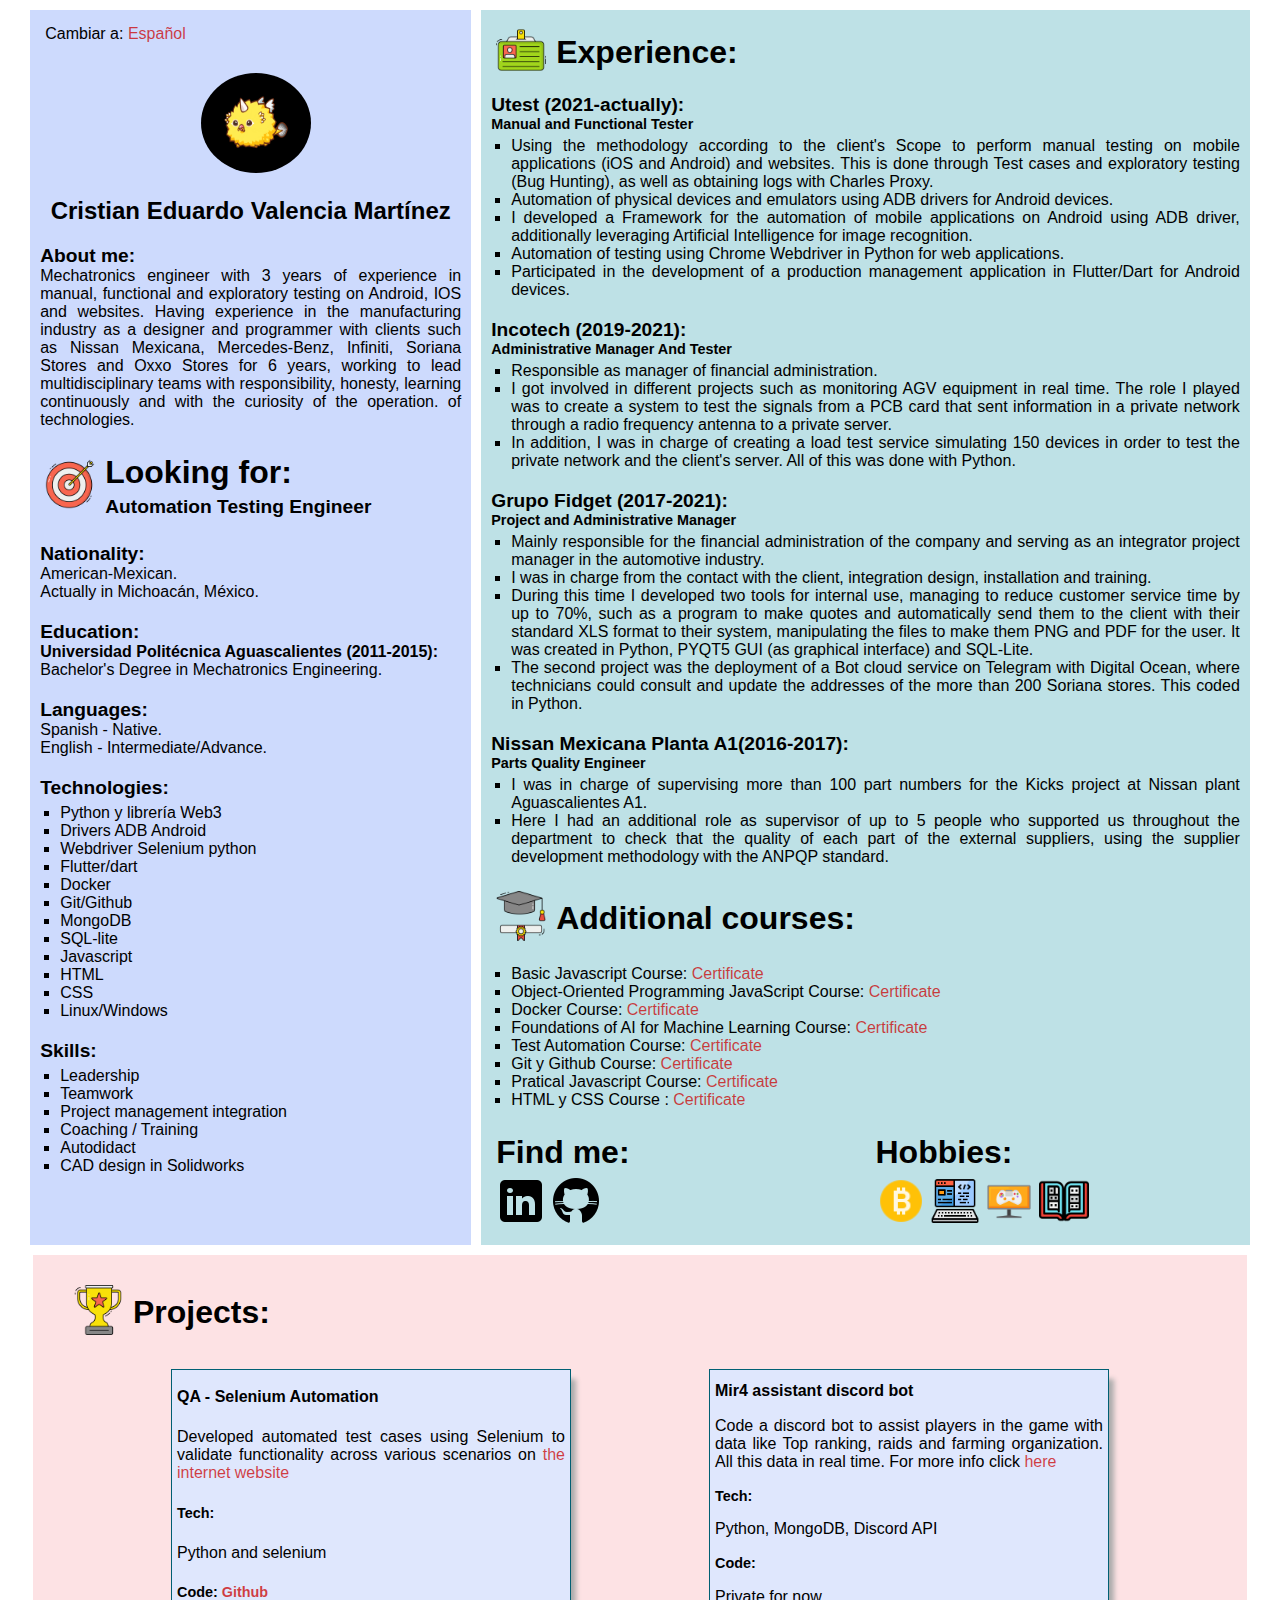
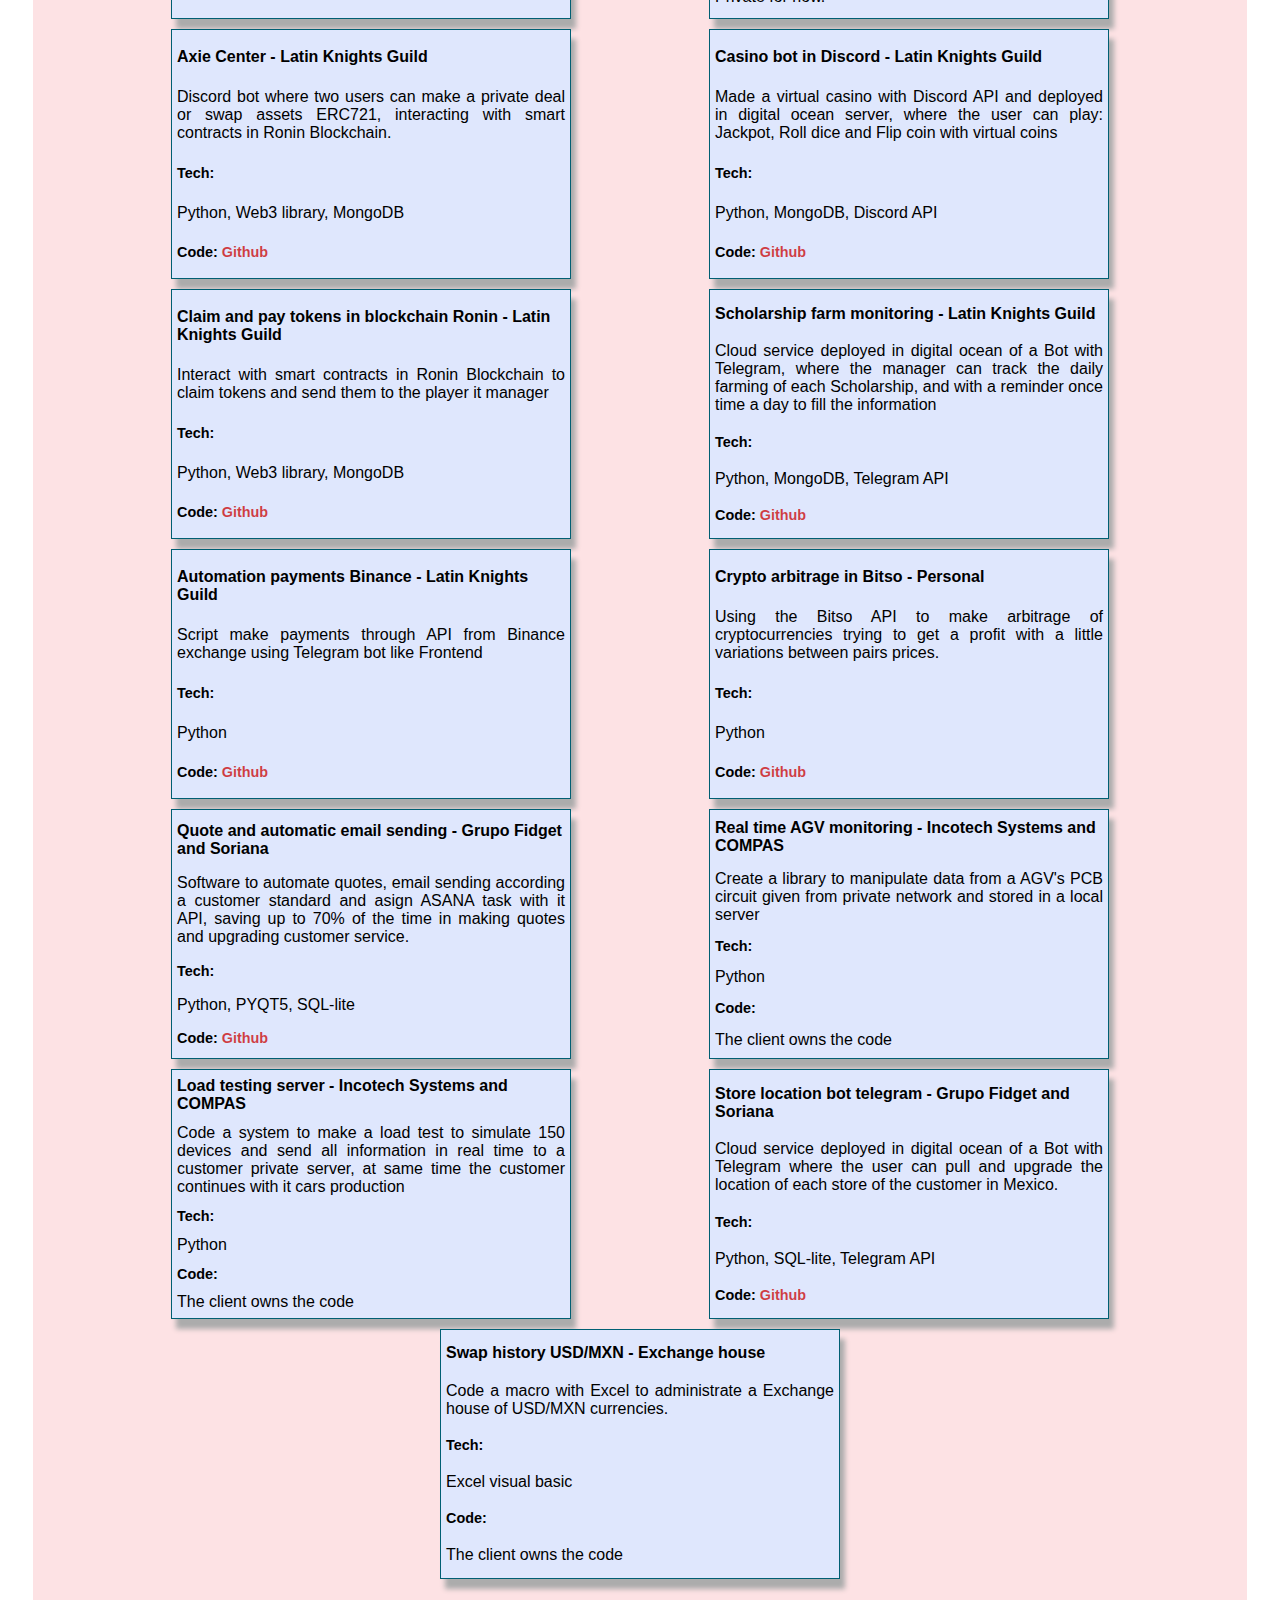
==== commit 6b4baab1: "fix missing translation" ====
--- a/index.html
+++ b/index.html
@@ -211,35 +211,35 @@
                                 <ul>
                                     <li>Basic Javascript Course: <a
                                             href="https://platzi.com/p/cristianvalencia22/curso/1814-basico-javascript/diploma/detalle/"
-                                            target="_blank">Certificado</a></li>
+                                            target="_blank">Certificate</a></li>
 
                                     <li>Object-Oriented Programming JavaScript Course: <a
                                             href="https://platzi.com/p/cristianvalencia22/curso/2332-javascript-poo/diploma/detalle/"
-                                            target="_blank">Certificado</a></li>
+                                            target="_blank">Certificate</a></li>
 
                                     <li>Docker Course: <a
                                             href="https://platzi.com/p/cristianvalencia22/curso/2066-docker/diploma/detalle/"
-                                            target="_blank">Certificado</a></li>
+                                            target="_blank">Certificate</a></li>
 
                                     <li>Foundations of AI for Machine Learning Course: <a
                                             href="https://platzi.com/p/cristianvalencia22/curso/6935-ia-data-ml/diploma/detalle/"
-                                            target="_blank">Certificado</a></li>
+                                            target="_blank">Certificate</a></li>
 
                                     <li>Test Automation Course: <a
                                             href="https://platzi.com/p/cristianvalencia22/curso/2620-automatizacion-pruebas/diploma/detalle/"
-                                            target="_blank">Certificado</a></li>
+                                            target="_blank">Certificate</a></li>
 
                                     <li>Git y Github Course: <a
                                             href="https://platzi.com/p/cristianvalencia22/curso/1557-git-github/diploma/detalle/"
-                                            target="_blank">Certificado</a></li>
+                                            target="_blank">Certificate</a></li>
 
                                     <li>Pratical Javascript Course: <a
                                             href="https://platzi.com/p/cristianvalencia22/curso/2327-javascript-practico-2021/diploma/detalle/"
-                                            target="_blank">Certificado</a></li>
+                                            target="_blank">Certificate</a></li>
 
                                     <li>HTML y CSS Course : <a
                                             href="https://platzi.com/p/cristianvalencia22/curso/2008-html-css/diploma/detalle/"
-                                            target="_blank">Certificado</a></li>
+                                            target="_blank">Certificate</a></li>
 
                                 </ul>
                             </div>
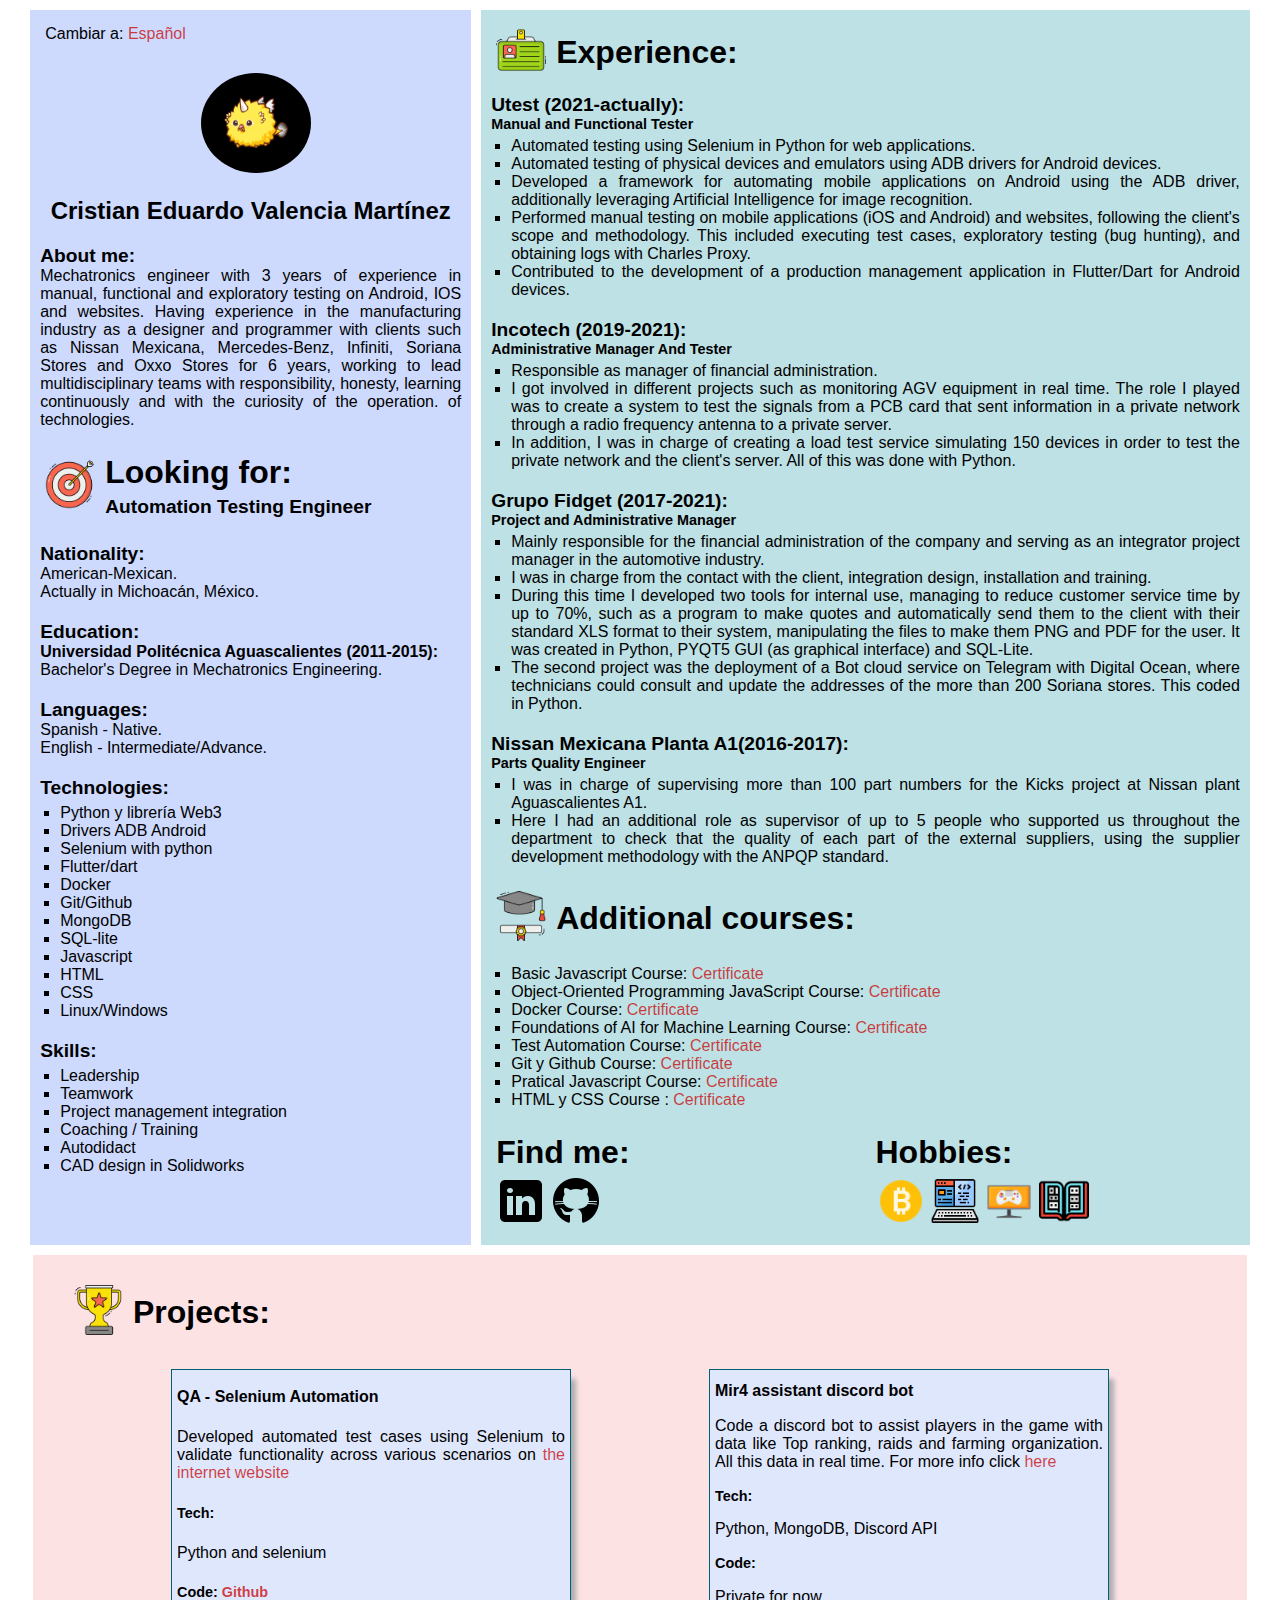
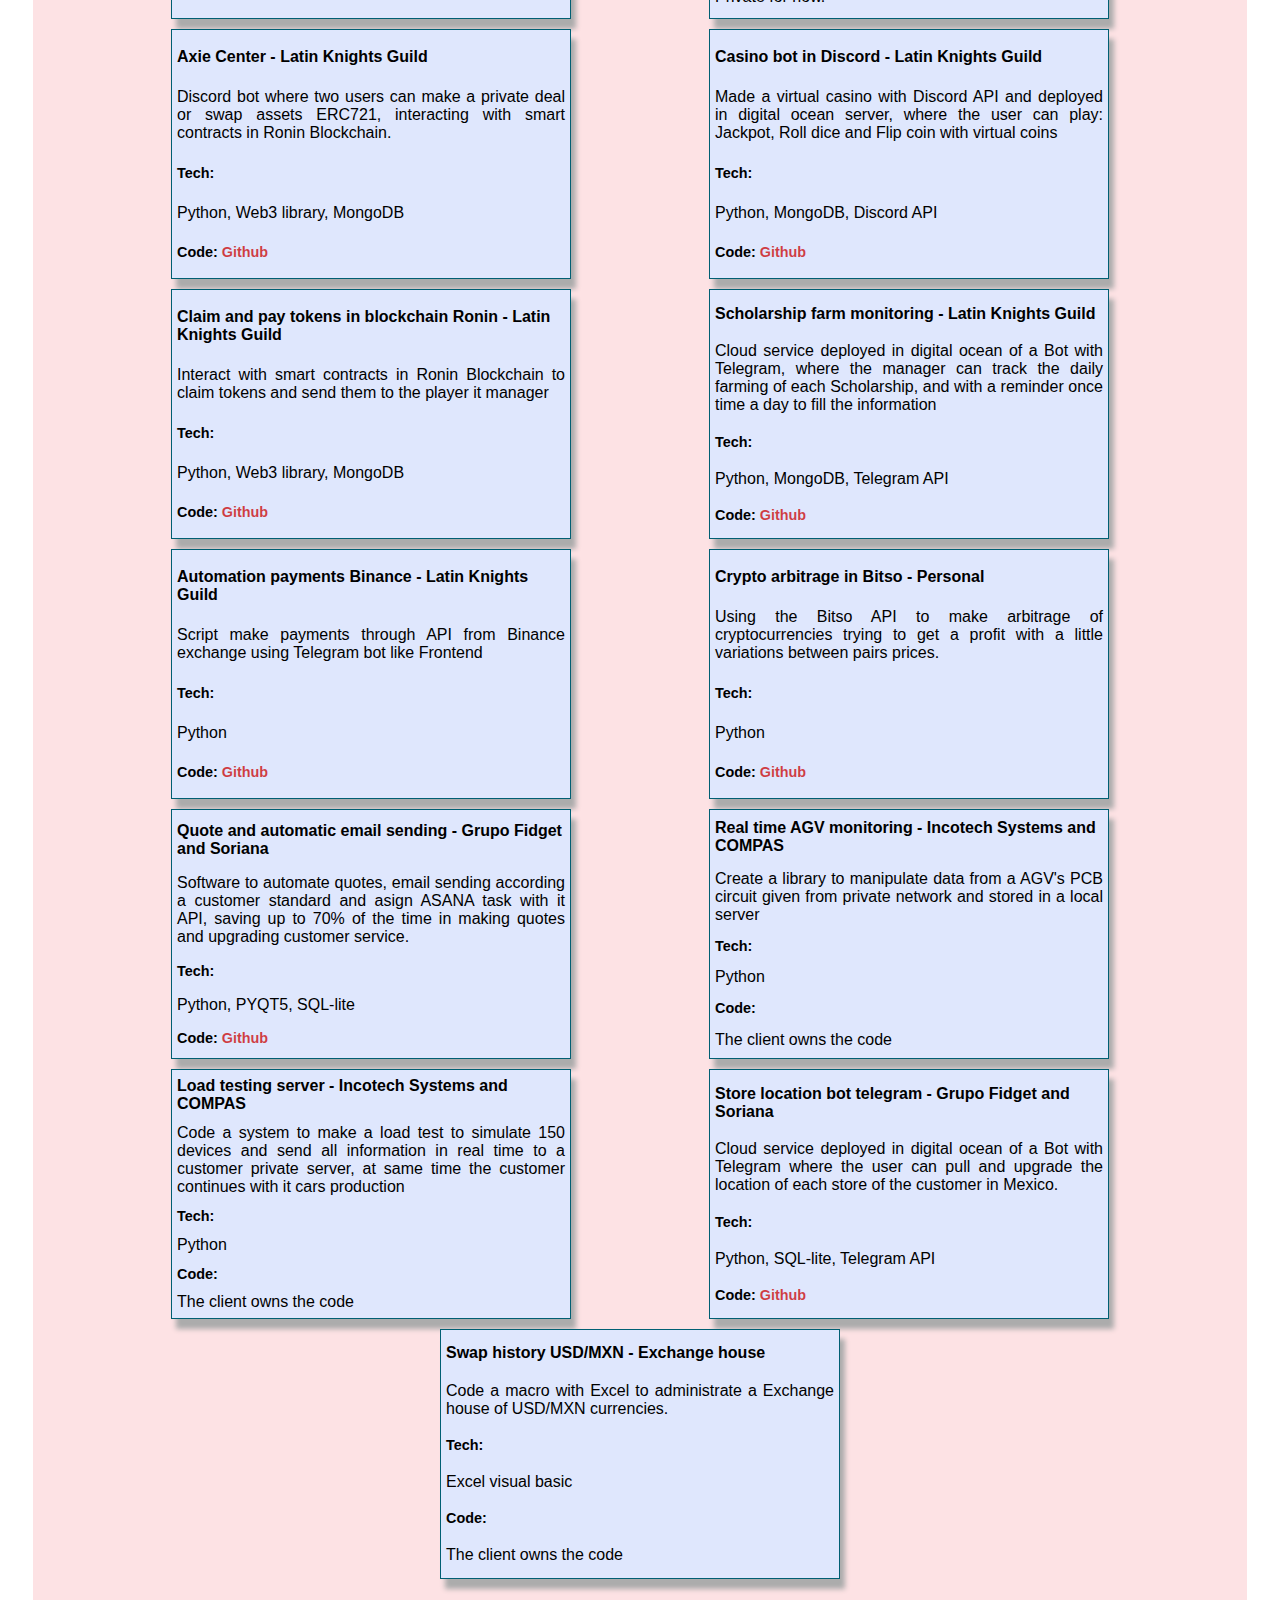
==== commit 0a7d50b5: "add more explicit knowlege of selenium" ====
--- a/index.html
+++ b/index.html
@@ -77,7 +77,7 @@
                         <ul>
                             <li>Python y librería Web3</li>
                             <li>Drivers ADB Android</li>
-                            <li>Webdriver Selenium python</li>
+                            <li>Selenium with python</li>
                             <li>Flutter/dart</li>
                             <li>Docker</li>
                             <li>Git/Github</li>
@@ -123,20 +123,20 @@
                                 <h2>Utest (2021-actually):</h2>
                                 <h4>Manual and Functional Tester</h4>
                                 <ul>
-                                    <li>Using the methodology according to the client's Scope to perform manual testing
-                                        on mobile applications (iOS and Android) and websites. This is done through Test
-                                        cases and exploratory testing (Bug Hunting), as well as obtaining logs with
-                                        Charles Proxy.</li>
-                                    <li>Automation of physical devices and emulators using ADB drivers for Android
-                                        devices.</li>
-                                    <li>I developed a Framework for the automation of mobile applications on Android
-                                        using ADB driver, additionally leveraging Artificial Intelligence for image
+                                    <li>Automated testing using Selenium in Python for web applications.</li>
+                                    <li>Automated testing of physical devices and emulators using ADB drivers for
+                                        Android devices.</li>
+                                    <li>Developed a framework for automating mobile applications on Android using the
+                                        ADB driver, additionally leveraging Artificial Intelligence for image
                                         recognition.</li>
-                                    <li>Automation of testing using Chrome Webdriver in Python for web applications.
+                                    <li>Performed manual testing on mobile applications (iOS and Android) and websites,
+                                        following the client's scope and methodology. This included executing test
+                                        cases, exploratory testing (bug hunting), and obtaining logs with Charles Proxy.
                                     </li>
-                                    <li>Participated in the development of a production management application in
+                                    <li>Contributed to the development of a production management application in
                                         Flutter/Dart for Android devices.</li>
                                 </ul>
+
                             </div>
 
                         </div>
